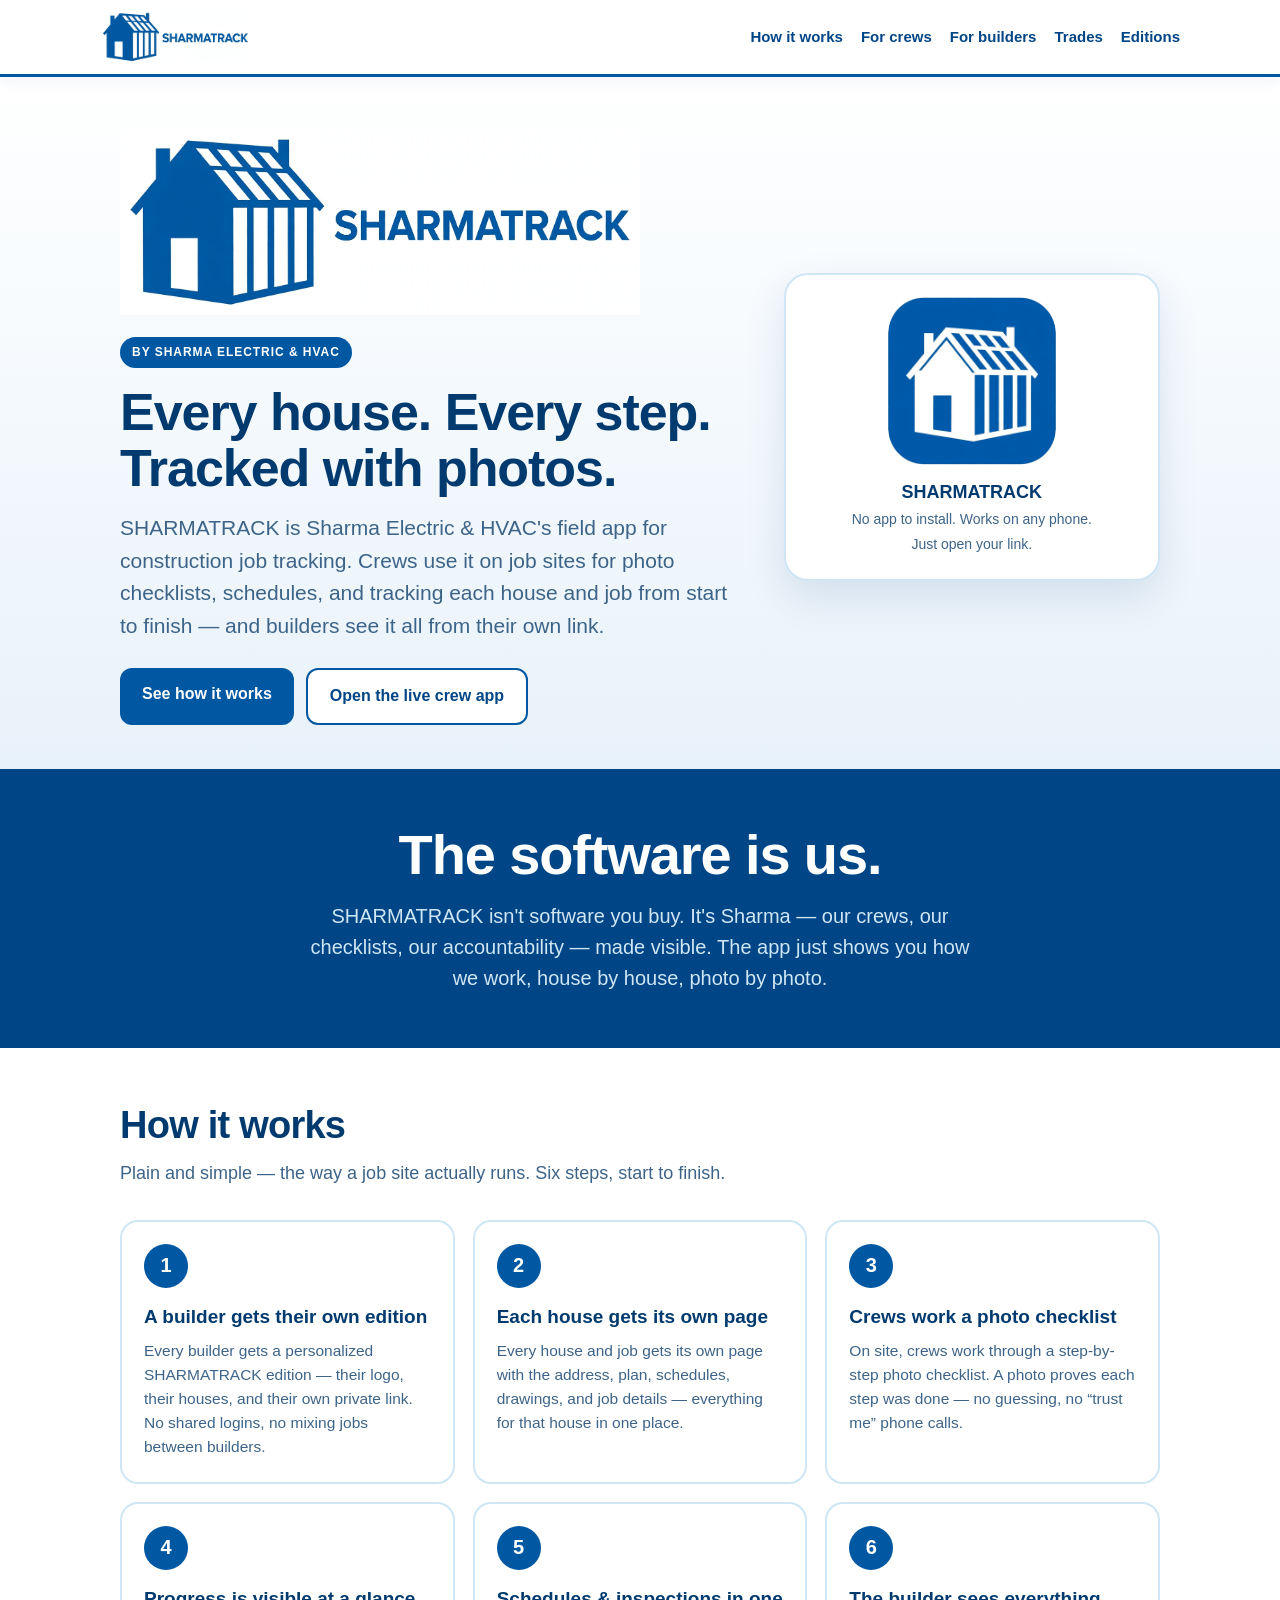
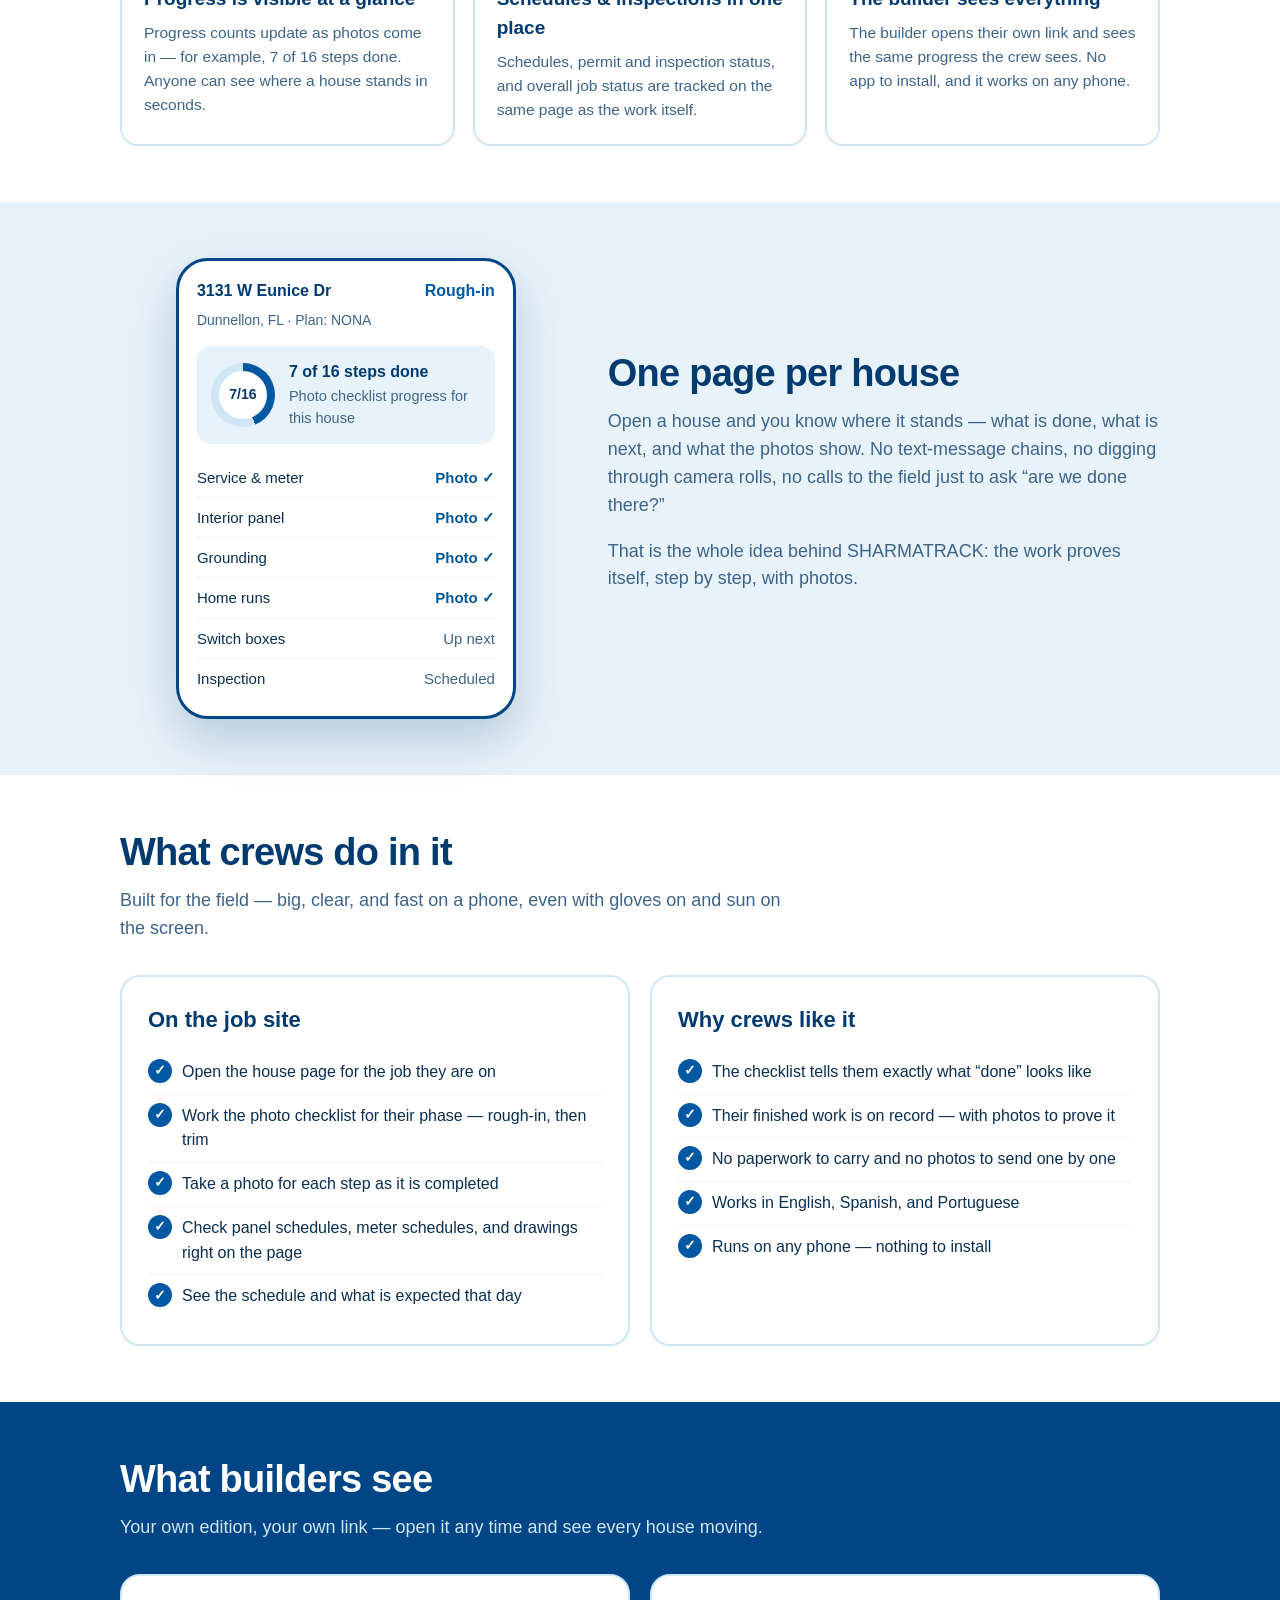
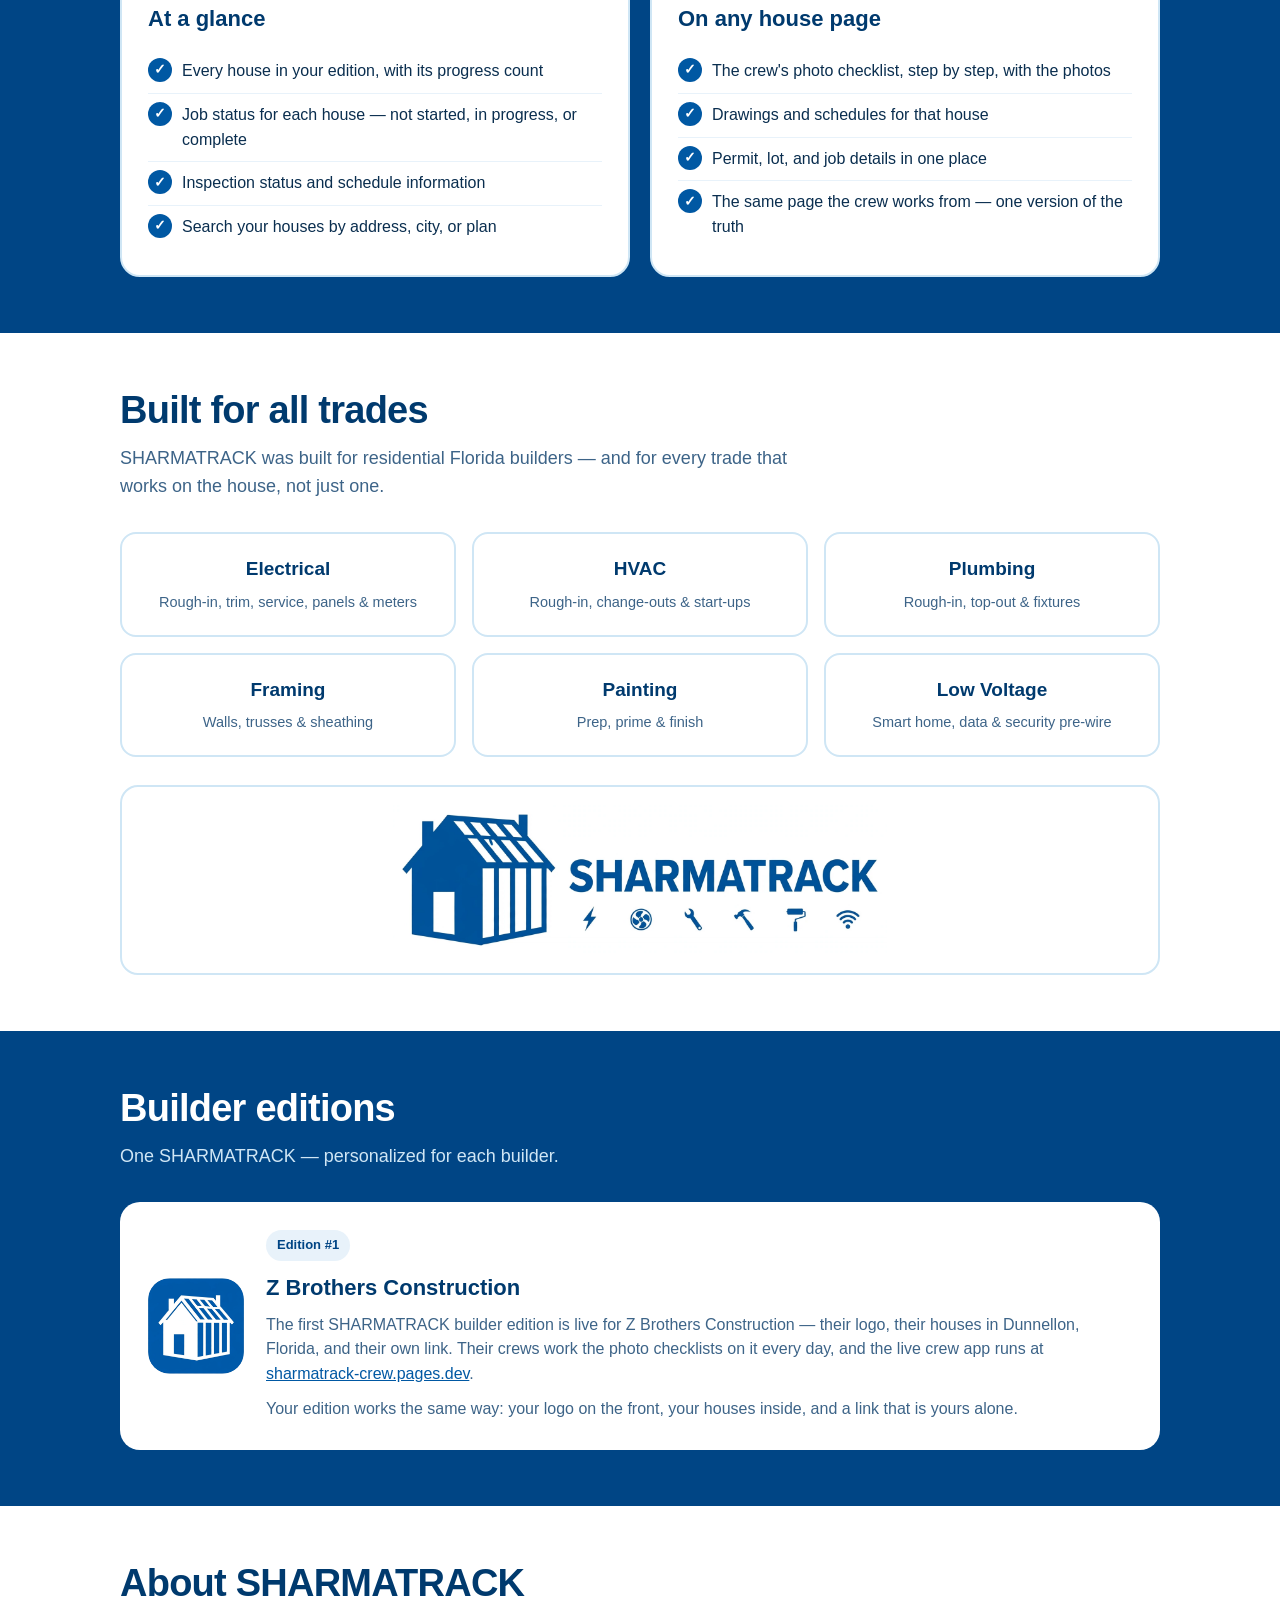
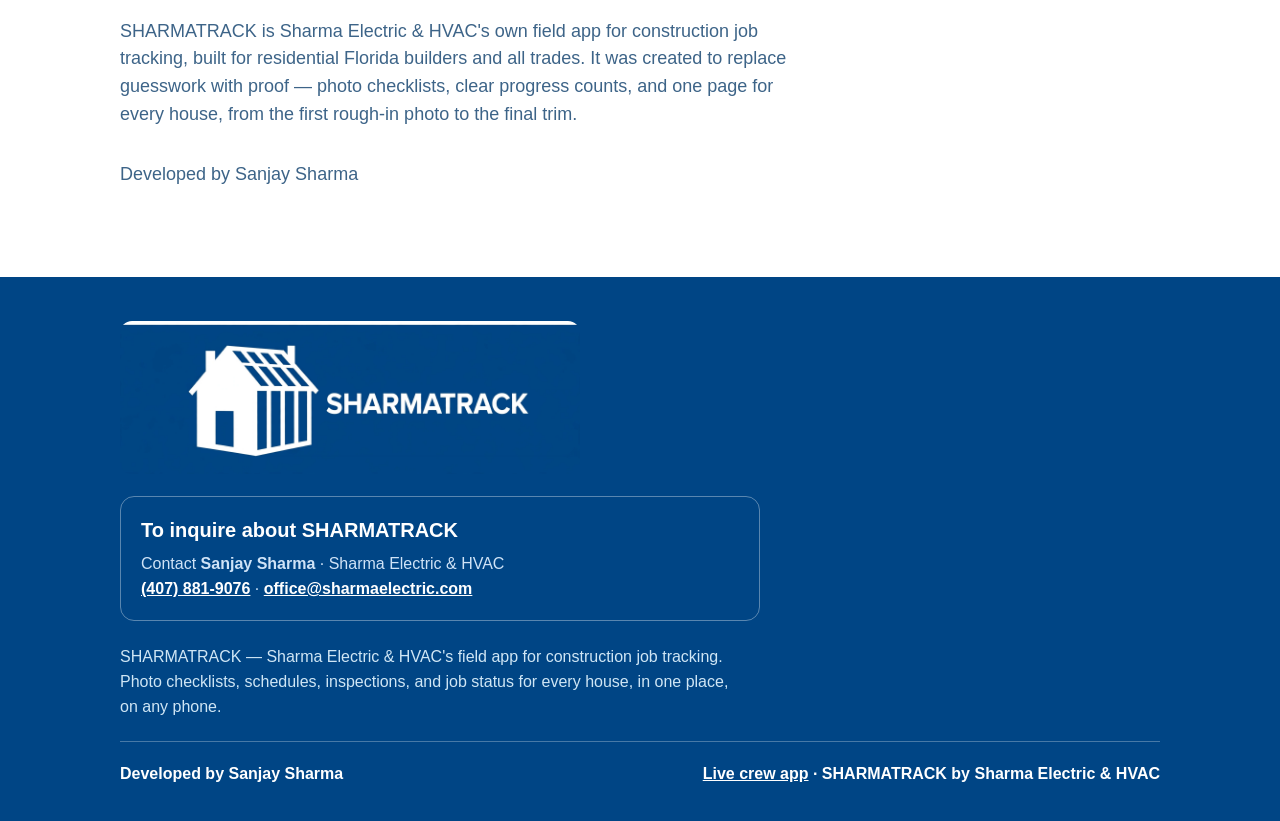
==== index.html @ cb36c892 "Initial import from Cloudflare Pages" ====
<!doctype html>
<html lang="en">
<head>
<meta charset="utf-8">
<meta name="viewport" content="width=device-width, initial-scale=1">
<title>SHARMATRACK — How It Works | Sharma Electric &amp; HVAC</title>
<meta name="description" content="SHARMATRACK is Sharma Electric & HVAC's field app for construction job tracking. Photo checklists, schedules, and progress for every house — in one place, on any phone.">
<link rel="icon" type="image/png" href="assets/sharmatrack-app-icon.png">
<link rel="apple-touch-icon" href="assets/sharmatrack-app-icon.png">
<style>
  :root{
    --blue:#0058a3;
    --blue-dark:#004585;
    --blue-deep:#003a6e;
    --blue-light:#e8f2fa;
    --blue-mid:#cfe6f5;
    --blue-soft:#5b9bd5;
    --ink:#0a2e4f;
    --muted:#3d6488;
    --white:#ffffff;
  }
  *{box-sizing:border-box;margin:0;padding:0}
  html{scroll-behavior:smooth}
  body{font-family:-apple-system,BlinkMacSystemFont,"Segoe UI",Roboto,Helvetica,Arial,sans-serif;color:var(--ink);background:var(--white);line-height:1.55;-webkit-font-smoothing:antialiased}
  img{max-width:100%;display:block}
  a{color:var(--blue)}
  .wrap{max-width:1080px;margin:0 auto;padding:0 20px}

  /* Header */
  header{position:sticky;top:0;z-index:20;background:var(--white);border-bottom:3px solid var(--blue);box-shadow:0 2px 14px rgba(0,69,133,.08)}
  .header-in{display:flex;align-items:center;justify-content:space-between;gap:16px;padding:10px 0}
  .header-logo{height:54px;width:auto}
  nav{display:flex;gap:18px;flex-wrap:wrap}
  nav a{color:var(--blue-dark);text-decoration:none;font-weight:700;font-size:15px}
  nav a:hover{text-decoration:underline}
  @media(max-width:640px){ nav{display:none} .header-logo{height:46px} }

  /* Hero */
  .hero{padding:52px 0 44px;background:linear-gradient(180deg,var(--white) 0%,var(--blue-light) 100%)}
  .hero-grid{display:grid;grid-template-columns:1.25fr .75fr;gap:36px;align-items:center}
  @media(max-width:820px){ .hero-grid{grid-template-columns:1fr} }
  .hero-logo{width:min(520px,100%);height:auto;margin-bottom:22px}
  .eyebrow{display:inline-block;background:var(--blue);color:var(--white);font-weight:800;letter-spacing:.08em;text-transform:uppercase;font-size:12px;padding:6px 12px;border-radius:999px;margin-bottom:16px}
  h1{font-size:clamp(32px,5vw,52px);line-height:1.08;color:var(--blue-deep);letter-spacing:-.02em;margin-bottom:16px}
  .hero p.lead{font-size:clamp(17px,2.4vw,21px);color:var(--muted);max-width:56ch;margin-bottom:26px}
  .cta-row{display:flex;gap:12px;flex-wrap:wrap}
  .btn{display:inline-block;text-decoration:none;font-weight:800;padding:14px 22px;border-radius:12px;font-size:16px}
  .btn-primary{background:var(--blue);color:var(--white)}
  .btn-primary:hover{background:var(--blue-dark)}
  .btn-ghost{background:var(--white);color:var(--blue-dark);border:2px solid var(--blue)}
  .app-icon-card{background:var(--white);border:2px solid var(--blue-mid);border-radius:24px;padding:22px;text-align:center;box-shadow:0 16px 40px rgba(0,69,133,.12)}
  .app-icon-card img{width:168px;height:168px;margin:0 auto 14px;border-radius:36px}
  .app-icon-card strong{color:var(--blue-deep);font-size:18px;display:block}
  .app-icon-card span{color:var(--muted);font-size:14px}

  /* Bands */
  section{padding:56px 0}
  .band-blue{background:var(--blue-dark);color:var(--white)}
  .band-light{background:var(--blue-light)}
  h2{font-size:clamp(26px,4vw,38px);color:var(--blue-deep);letter-spacing:-.02em;line-height:1.15;margin-bottom:12px}
  .band-blue h2{color:var(--white)}
  .section-lead{color:var(--muted);font-size:18px;max-width:68ch;margin-bottom:32px}
  .band-blue .section-lead{color:var(--blue-mid)}

  /* Steps */
  .steps{display:grid;grid-template-columns:repeat(3,1fr);gap:18px}
  @media(max-width:900px){ .steps{grid-template-columns:repeat(2,1fr)} }
  @media(max-width:560px){ .steps{grid-template-columns:1fr} }
  .step{background:var(--white);border:2px solid var(--blue-mid);border-radius:18px;padding:22px}
  .step-num{width:44px;height:44px;border-radius:50%;background:var(--blue);color:var(--white);display:flex;align-items:center;justify-content:center;font-weight:900;font-size:20px;margin-bottom:14px}
  .step h3{color:var(--blue-deep);font-size:19px;margin-bottom:8px}
  .step p{color:var(--muted);font-size:15.5px}

  /* Two column cards */
  .cols{display:grid;grid-template-columns:1fr 1fr;gap:20px}
  @media(max-width:760px){ .cols{grid-template-columns:1fr} }
  .card{background:var(--white);border:2px solid var(--blue-mid);border-radius:20px;padding:26px}
  .band-blue .card{background:var(--white)}
  .card h3{color:var(--blue-deep);font-size:22px;margin-bottom:14px}
  .checklist{list-style:none}
  .checklist li{padding:9px 0 9px 34px;position:relative;color:var(--ink);border-bottom:1px solid var(--blue-light);font-size:16px}
  .checklist li:last-child{border-bottom:none}
  .checklist li::before{content:"✓";position:absolute;left:0;top:8px;width:24px;height:24px;border-radius:50%;background:var(--blue);color:var(--white);font-size:14px;font-weight:900;display:flex;align-items:center;justify-content:center}

  /* Phone mock */
  .phone-wrap{display:grid;grid-template-columns:.9fr 1.1fr;gap:36px;align-items:center}
  @media(max-width:820px){ .phone-wrap{grid-template-columns:1fr} }
  .phone{max-width:340px;margin:0 auto;background:var(--white);border:3px solid var(--blue-dark);border-radius:32px;padding:18px;box-shadow:0 20px 48px rgba(0,58,110,.22)}
  .phone-top{display:flex;justify-content:space-between;align-items:center;margin-bottom:6px}
  .phone-top strong{color:var(--blue-deep)}
  .phone-addr{color:var(--muted);font-size:14px;margin-bottom:14px}
  .progress-ring{display:flex;align-items:center;gap:14px;background:var(--blue-light);border-radius:14px;padding:14px;margin-bottom:14px}
  .ring{width:64px;height:64px;border-radius:50%;background:conic-gradient(var(--blue) 0 43.75%, var(--blue-mid) 43.75% 100%);display:flex;align-items:center;justify-content:center;flex:none}
  .ring span{background:var(--white);width:48px;height:48px;border-radius:50%;display:flex;align-items:center;justify-content:center;font-weight:900;color:var(--blue-deep);font-size:14px}
  .progress-ring p{font-size:14.5px;color:var(--muted)}
  .progress-ring p strong{color:var(--blue-deep);display:block;font-size:16px}
  .mini-check{list-style:none;font-size:15px}
  .mini-check li{padding:8px 0;border-bottom:1px solid var(--blue-light);display:flex;justify-content:space-between;gap:10px}
  .mini-check li:last-child{border-bottom:none}
  .done{color:var(--blue);font-weight:800;white-space:nowrap}
  .todo{color:var(--muted);white-space:nowrap}

  /* Trades */
  .trades{display:grid;grid-template-columns:repeat(3,1fr);gap:16px;margin-bottom:28px}
  @media(max-width:760px){ .trades{grid-template-columns:repeat(2,1fr)} }
  @media(max-width:460px){ .trades{grid-template-columns:1fr} }
  .trade{background:var(--white);border:2px solid var(--blue-mid);border-radius:16px;padding:20px;text-align:center}
  .trade strong{display:block;color:var(--blue-deep);font-size:19px;margin-bottom:6px}
  .trade span{color:var(--muted);font-size:14.5px}
  .trades-logo{background:var(--white);border:2px solid var(--blue-mid);border-radius:18px;padding:18px}
  .trades-logo img{margin:0 auto;max-height:150px;width:auto}

  /* Editions */
  .edition{background:var(--white);color:var(--ink);border-radius:20px;padding:28px;display:grid;grid-template-columns:auto 1fr;gap:22px;align-items:center}
  @media(max-width:640px){ .edition{grid-template-columns:1fr;text-align:center} .edition img{margin:0 auto} }
  .edition img{width:96px;height:96px;border-radius:22px}
  .edition h3{color:var(--blue-deep);font-size:22px;margin-bottom:8px}
  .edition p{color:var(--muted)}
  .edition-badge{display:inline-block;background:var(--blue-light);color:var(--blue-dark);font-weight:800;font-size:13px;padding:5px 11px;border-radius:999px;margin-bottom:10px}

  /* Footer */
  footer{background:var(--blue-dark);color:var(--white);padding:44px 0 34px}
  .footer-logo{width:min(460px,100%);height:auto;border-radius:12px;margin-bottom:22px}
  footer p{color:var(--blue-mid);max-width:70ch}
  .inquire{border:1.5px solid rgba(255,255,255,.35);border-radius:14px;padding:18px 20px;margin:0 0 24px;max-width:640px}
  .inquire h3{color:#fff;font-size:1.25rem;margin:0 0 6px}
  .inquire p{color:#cfe3f7;margin:0}
  .inquire a{color:#fff;font-weight:800;text-decoration:underline}

  .credit{margin-top:22px;padding-top:20px;border-top:1px solid rgba(255,255,255,.28);display:flex;justify-content:space-between;gap:14px;flex-wrap:wrap;color:var(--white);font-weight:700}
  .credit a{color:var(--white)}

  /* Statement */
  .statement{background:var(--blue-dark);color:var(--white);padding:54px 0;text-align:center}
  .statement h2{color:var(--white);font-size:clamp(34px,6vw,56px);letter-spacing:-.02em;margin-bottom:14px}
  .statement p{color:var(--blue-mid);font-size:clamp(16px,2.4vw,20px);max-width:62ch;margin:0 auto}
</style>
</head>
<body>

<header>
  <div class="wrap header-in">
    <img class="header-logo" src="assets/sharmatrack-logo-blue-on-white.png" alt="SHARMATRACK">
    <nav>
      <a href="#how">How it works</a>
      <a href="#crews">For crews</a>
      <a href="#builders">For builders</a>
      <a href="#trades">Trades</a>
      <a href="#editions">Editions</a>
    </nav>
  </div>
</header>

<div class="hero">
  <div class="wrap hero-grid">
    <div>
      <img class="hero-logo" src="assets/sharmatrack-logo-blue-on-white.png" alt="SHARMATRACK — 3D framed house logo">
      <span class="eyebrow">By Sharma Electric &amp; HVAC</span>
      <h1>Every house. Every step. Tracked with photos.</h1>
      <p class="lead">SHARMATRACK is Sharma Electric &amp; HVAC's field app for construction job tracking. Crews use it on job sites for photo checklists, schedules, and tracking each house and job from start to finish — and builders see it all from their own link.</p>
      <div class="cta-row">
        <a class="btn btn-primary" href="#how">See how it works</a>
        <a class="btn btn-ghost" href="https://sharmatrack-crew.pages.dev">Open the live crew app</a>
      </div>
    </div>
    <div class="app-icon-card">
      <img src="assets/sharmatrack-app-icon.png" alt="SHARMATRACK app icon">
      <strong>SHARMATRACK</strong>
      <span>No app to install. Works on any phone.<br>Just open your link.</span>
    </div>
  </div>
</div>

<section class="statement">
  <div class="wrap">
    <h2>The software is us.</h2>
    <p>SHARMATRACK isn't software you buy. It's Sharma — our crews, our checklists, our accountability — made visible. The app just shows you how we work, house by house, photo by photo.</p>
  </div>
</section>

<section id="how">
  <div class="wrap">
    <h2>How it works</h2>
    <p class="section-lead">Plain and simple — the way a job site actually runs. Six steps, start to finish.</p>
    <div class="steps">
      <div class="step"><div class="step-num">1</div><h3>A builder gets their own edition</h3><p>Every builder gets a personalized SHARMATRACK edition — their logo, their houses, and their own private link. No shared logins, no mixing jobs between builders.</p></div>
      <div class="step"><div class="step-num">2</div><h3>Each house gets its own page</h3><p>Every house and job gets its own page with the address, plan, schedules, drawings, and job details — everything for that house in one place.</p></div>
      <div class="step"><div class="step-num">3</div><h3>Crews work a photo checklist</h3><p>On site, crews work through a step-by-step photo checklist. A photo proves each step was done — no guessing, no “trust me” phone calls.</p></div>
      <div class="step"><div class="step-num">4</div><h3>Progress is visible at a glance</h3><p>Progress counts update as photos come in — for example, 7 of 16 steps done. Anyone can see where a house stands in seconds.</p></div>
      <div class="step"><div class="step-num">5</div><h3>Schedules &amp; inspections in one place</h3><p>Schedules, permit and inspection status, and overall job status are tracked on the same page as the work itself.</p></div>
      <div class="step"><div class="step-num">6</div><h3>The builder sees everything</h3><p>The builder opens their own link and sees the same progress the crew sees. No app to install, and it works on any phone.</p></div>
    </div>
  </div>
</section>

<section class="band-light" id="example">
  <div class="wrap phone-wrap">
    <div class="phone" aria-label="Example SHARMATRACK job page">
      <div class="phone-top"><strong>3131 W Eunice Dr</strong><span class="done">Rough-in</span></div>
      <p class="phone-addr">Dunnellon, FL · Plan: NONA</p>
      <div class="progress-ring">
        <div class="ring"><span>7/16</span></div>
        <p><strong>7 of 16 steps done</strong>Photo checklist progress for this house</p>
      </div>
      <ul class="mini-check">
        <li><span>Service &amp; meter</span><span class="done">Photo ✓</span></li>
        <li><span>Interior panel</span><span class="done">Photo ✓</span></li>
        <li><span>Grounding</span><span class="done">Photo ✓</span></li>
        <li><span>Home runs</span><span class="done">Photo ✓</span></li>
        <li><span>Switch boxes</span><span class="todo">Up next</span></li>
        <li><span>Inspection</span><span class="todo">Scheduled</span></li>
      </ul>
    </div>
    <div>
      <h2>One page per house</h2>
      <p class="section-lead" style="margin-bottom:18px">Open a house and you know where it stands — what is done, what is next, and what the photos show. No text-message chains, no digging through camera rolls, no calls to the field just to ask “are we done there?”</p>
      <p class="section-lead">That is the whole idea behind SHARMATRACK: the work proves itself, step by step, with photos.</p>
    </div>
  </div>
</section>

<section id="crews">
  <div class="wrap">
    <h2>What crews do in it</h2>
    <p class="section-lead">Built for the field — big, clear, and fast on a phone, even with gloves on and sun on the screen.</p>
    <div class="cols">
      <div class="card">
        <h3>On the job site</h3>
        <ul class="checklist">
          <li>Open the house page for the job they are on</li>
          <li>Work the photo checklist for their phase — rough-in, then trim</li>
          <li>Take a photo for each step as it is completed</li>
          <li>Check panel schedules, meter schedules, and drawings right on the page</li>
          <li>See the schedule and what is expected that day</li>
        </ul>
      </div>
      <div class="card">
        <h3>Why crews like it</h3>
        <ul class="checklist">
          <li>The checklist tells them exactly what “done” looks like</li>
          <li>Their finished work is on record — with photos to prove it</li>
          <li>No paperwork to carry and no photos to send one by one</li>
          <li>Works in English, Spanish, and Portuguese</li>
          <li>Runs on any phone — nothing to install</li>
        </ul>
      </div>
    </div>
  </div>
</section>

<section class="band-blue" id="builders">
  <div class="wrap">
    <h2>What builders see</h2>
    <p class="section-lead">Your own edition, your own link — open it any time and see every house moving.</p>
    <div class="cols">
      <div class="card">
        <h3>At a glance</h3>
        <ul class="checklist">
          <li>Every house in your edition, with its progress count</li>
          <li>Job status for each house — not started, in progress, or complete</li>
          <li>Inspection status and schedule information</li>
          <li>Search your houses by address, city, or plan</li>
        </ul>
      </div>
      <div class="card">
        <h3>On any house page</h3>
        <ul class="checklist">
          <li>The crew's photo checklist, step by step, with the photos</li>
          <li>Drawings and schedules for that house</li>
          <li>Permit, lot, and job details in one place</li>
          <li>The same page the crew works from — one version of the truth</li>
        </ul>
      </div>
    </div>
  </div>
</section>

<section id="trades">
  <div class="wrap">
    <h2>Built for all trades</h2>
    <p class="section-lead">SHARMATRACK was built for residential Florida builders — and for every trade that works on the house, not just one.</p>
    <div class="trades">
      <div class="trade"><strong>Electrical</strong><span>Rough-in, trim, service, panels &amp; meters</span></div>
      <div class="trade"><strong>HVAC</strong><span>Rough-in, change-outs &amp; start-ups</span></div>
      <div class="trade"><strong>Plumbing</strong><span>Rough-in, top-out &amp; fixtures</span></div>
      <div class="trade"><strong>Framing</strong><span>Walls, trusses &amp; sheathing</span></div>
      <div class="trade"><strong>Painting</strong><span>Prep, prime &amp; finish</span></div>
      <div class="trade"><strong>Low Voltage</strong><span>Smart home, data &amp; security pre-wire</span></div>
    </div>
    <div class="trades-logo">
      <img src="assets/sharmatrack-logo-trades-blue-on-white.png" alt="SHARMATRACK with trades">
    </div>
  </div>
</section>

<section class="band-blue" id="editions">
  <div class="wrap">
    <h2>Builder editions</h2>
    <p class="section-lead">One SHARMATRACK — personalized for each builder.</p>
    <div class="edition">
      <img src="assets/sharmatrack-app-icon.png" alt="SHARMATRACK app icon">
      <div>
        <span class="edition-badge">Edition #1</span>
        <h3>Z Brothers Construction</h3>
        <p>The first SHARMATRACK builder edition is live for Z Brothers Construction — their logo, their houses in Dunnellon, Florida, and their own link. Their crews work the photo checklists on it every day, and the live crew app runs at <a href="https://sharmatrack-crew.pages.dev">sharmatrack-crew.pages.dev</a>.</p>
        <p style="margin-top:10px">Your edition works the same way: your logo on the front, your houses inside, and a link that is yours alone.</p>
      </div>
    </div>
  </div>
</section>

<section id="about">
  <div class="wrap">
    <h2>About SHARMATRACK</h2>
    <p class="section-lead">SHARMATRACK is Sharma Electric &amp; HVAC's own field app for construction job tracking, built for residential Florida builders and all trades. It was created to replace guesswork with proof — photo checklists, clear progress counts, and one page for every house, from the first rough-in photo to the final trim.</p>
    <p class="section-lead">Developed by Sanjay Sharma</p>
  </div>
</section>

<footer>
  <div class="wrap">
    <img class="footer-logo" src="assets/sharmatrack-logo-white-on-blue.png" alt="SHARMATRACK">
    <div class="inquire">
      <h3>To inquire about SHARMATRACK</h3>
      <p>Contact <b>Sanjay Sharma</b> · Sharma Electric &amp; HVAC<br>
      <a href="tel:+14078819076">(407) 881-9076</a> · <a href="mailto:office@sharmaelectric.com">office@sharmaelectric.com</a></p>
    </div>
    <p>SHARMATRACK — Sharma Electric &amp; HVAC's field app for construction job tracking. Photo checklists, schedules, inspections, and job status for every house, in one place, on any phone.</p>
    <div class="credit">
      <span>Developed by Sanjay Sharma</span>
      <span><a href="https://sharmatrack-crew.pages.dev">Live crew app</a> · SHARMATRACK by Sharma Electric &amp; HVAC</span>
    </div>
  </div>
</footer>

</body>
</html>
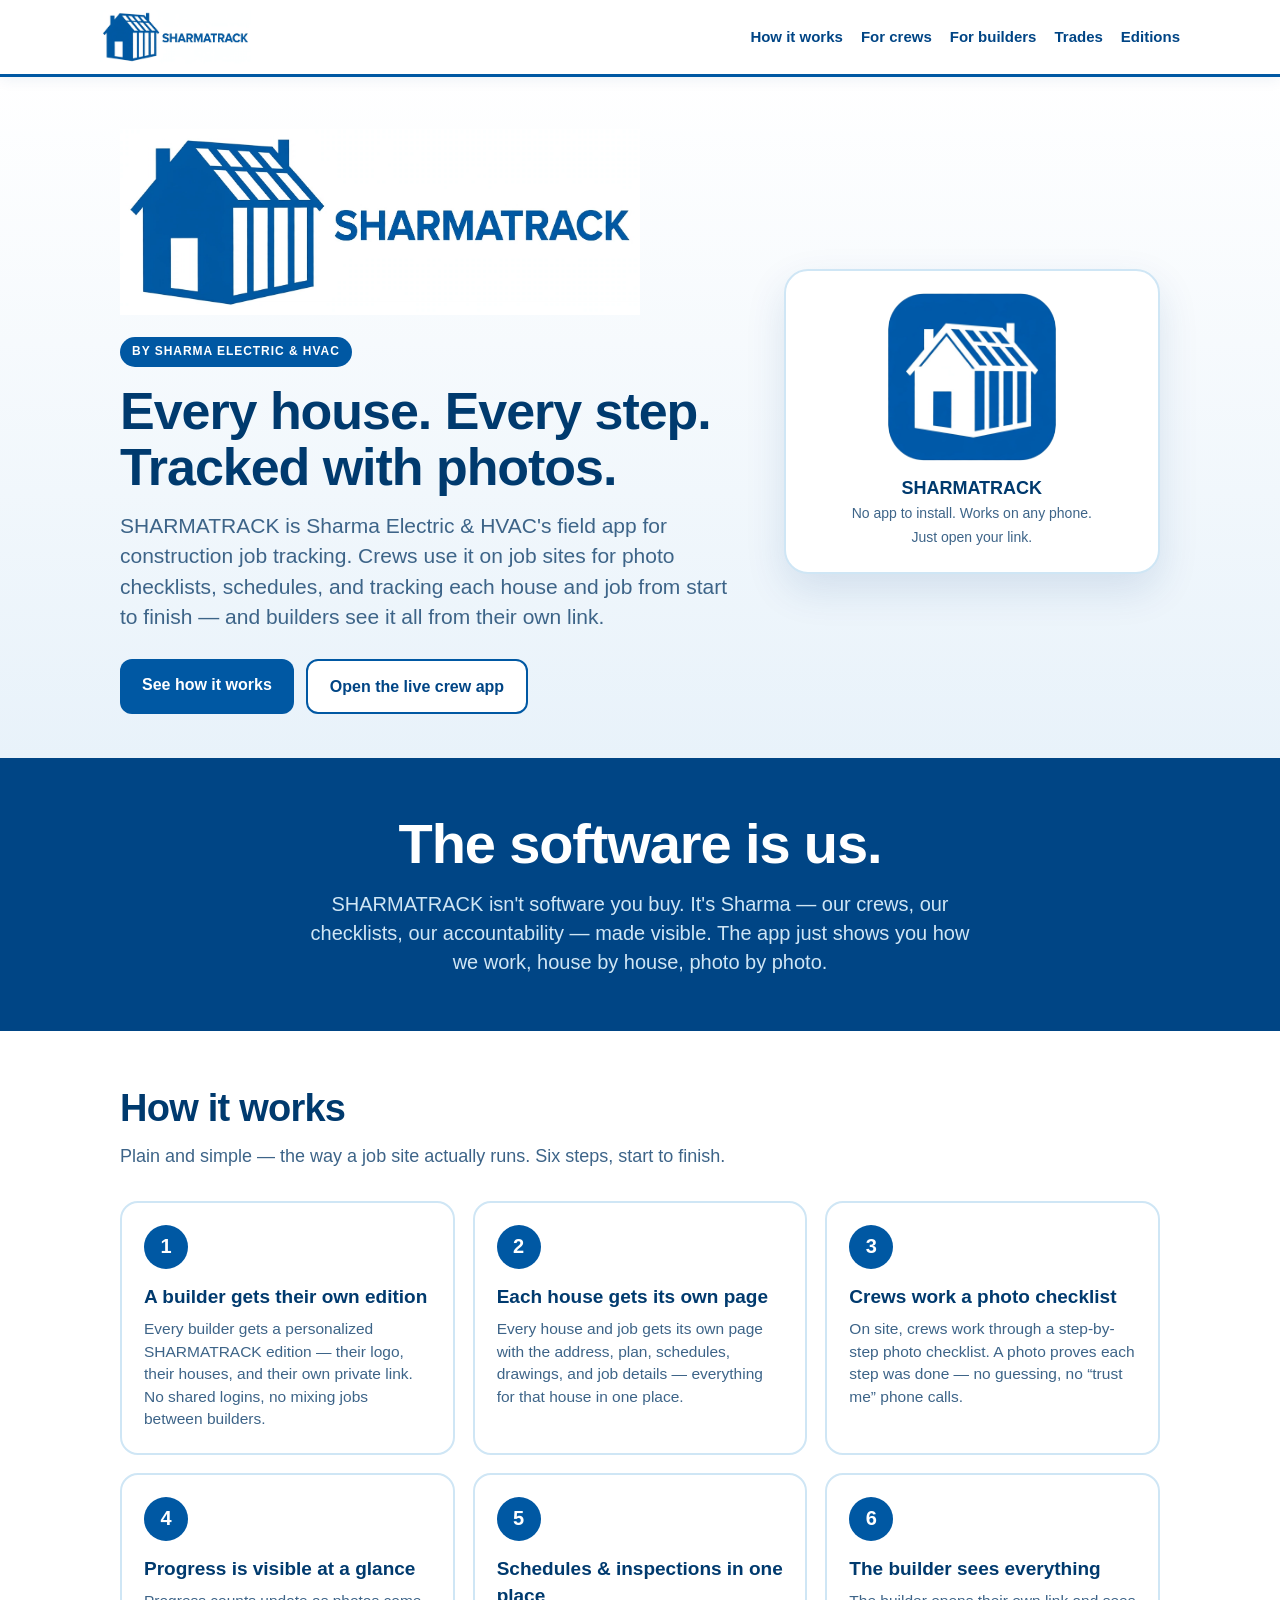
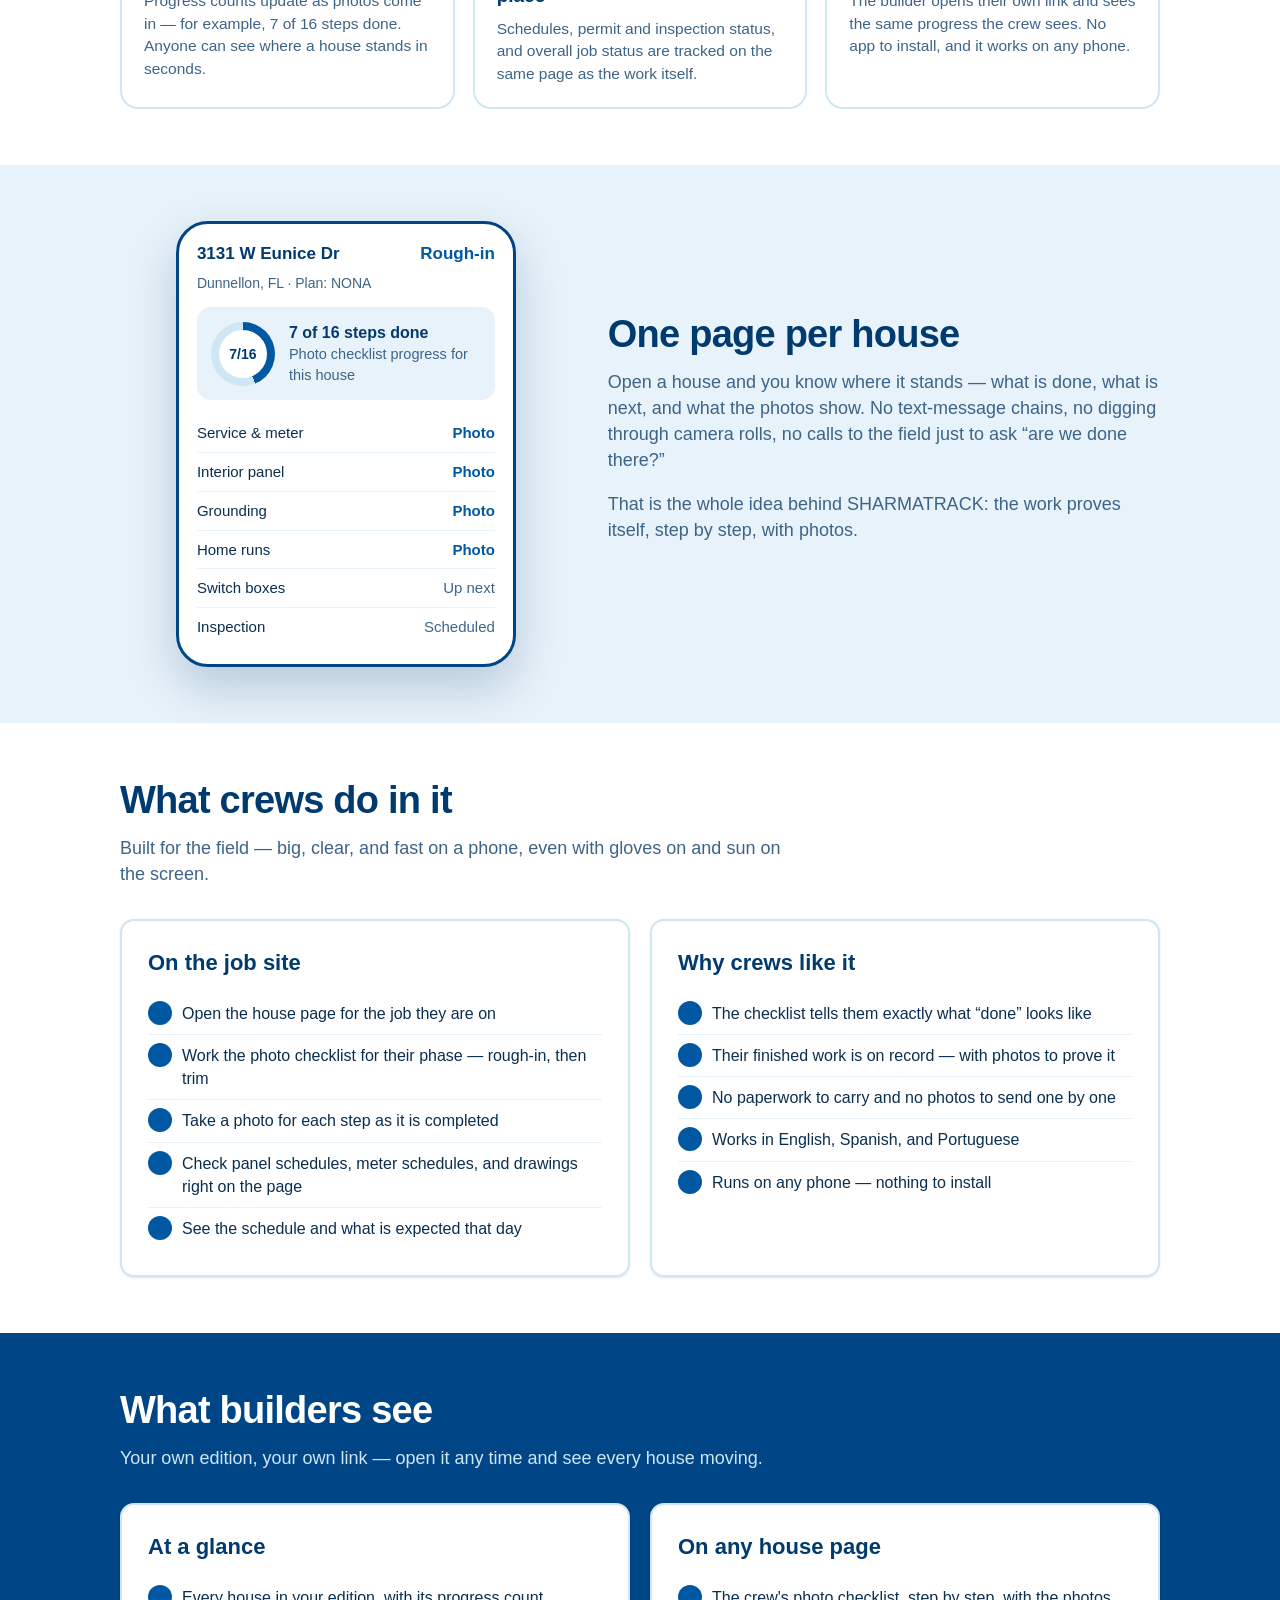
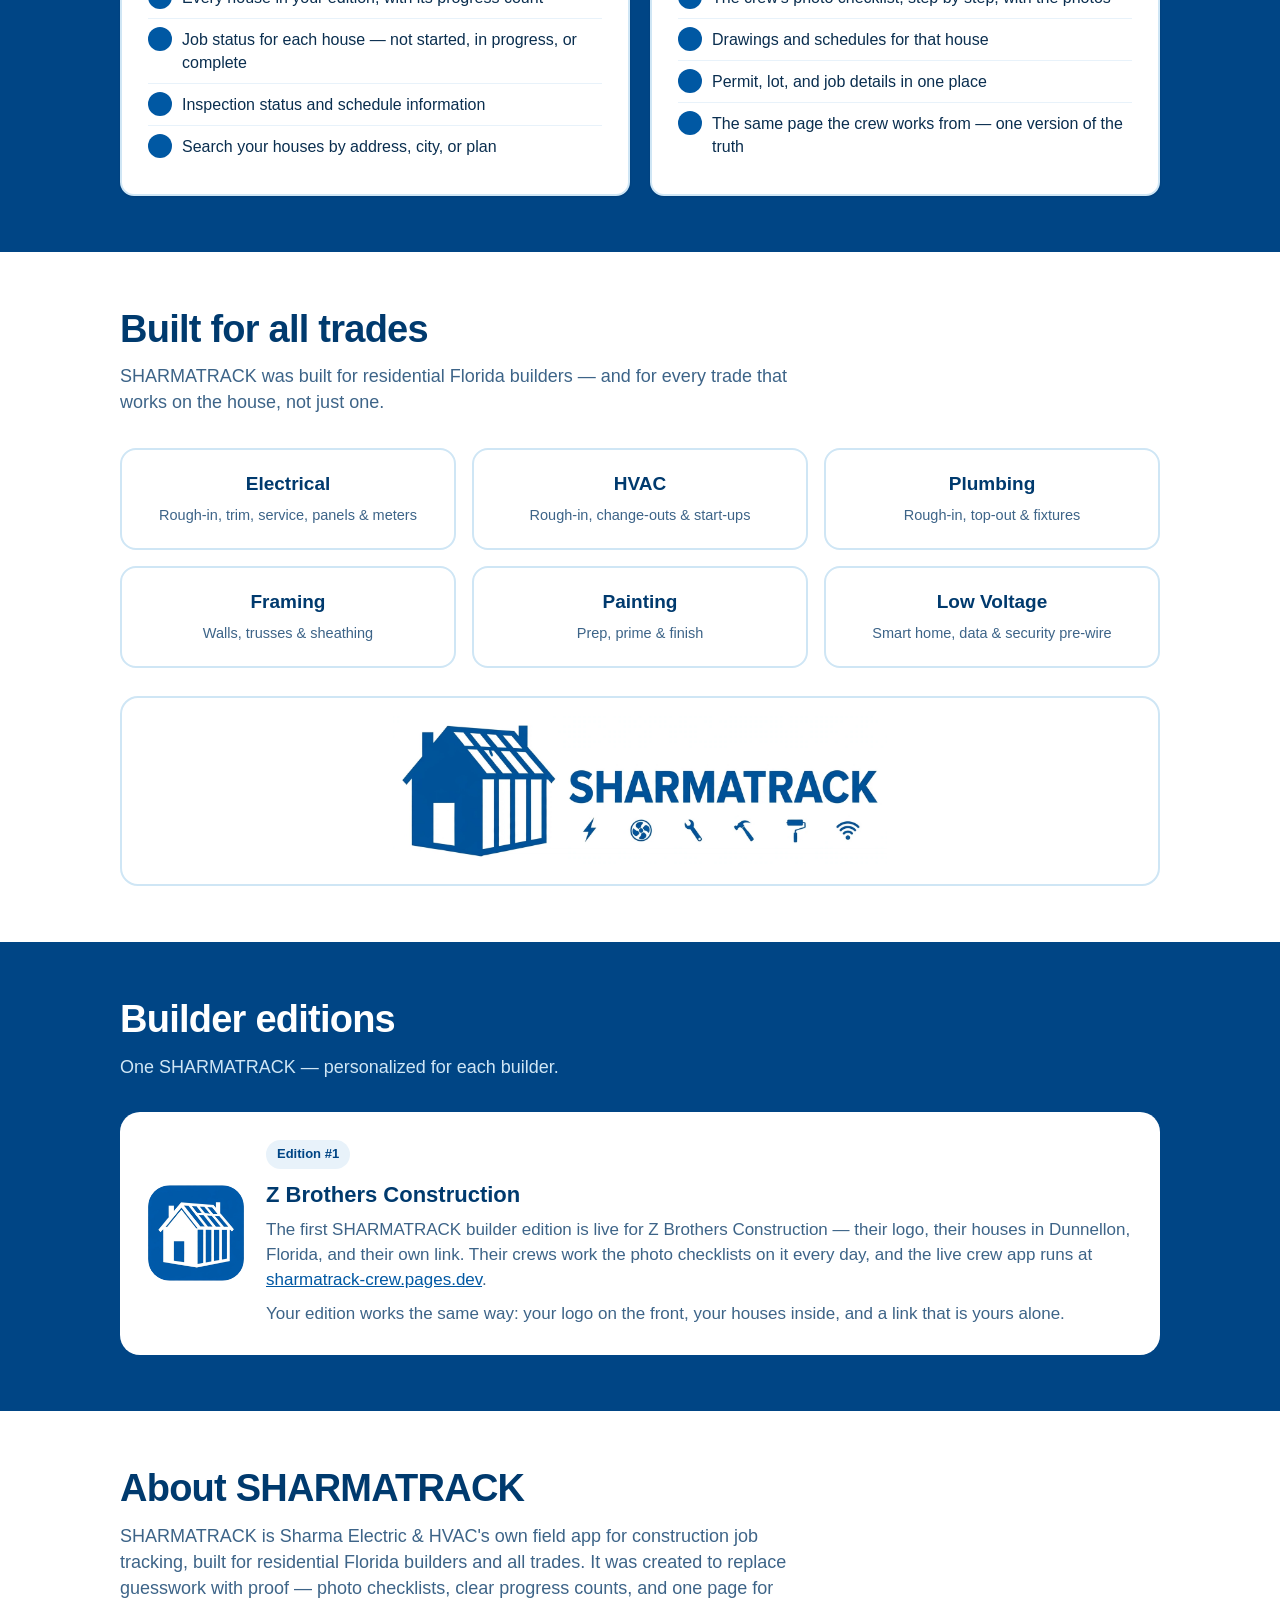
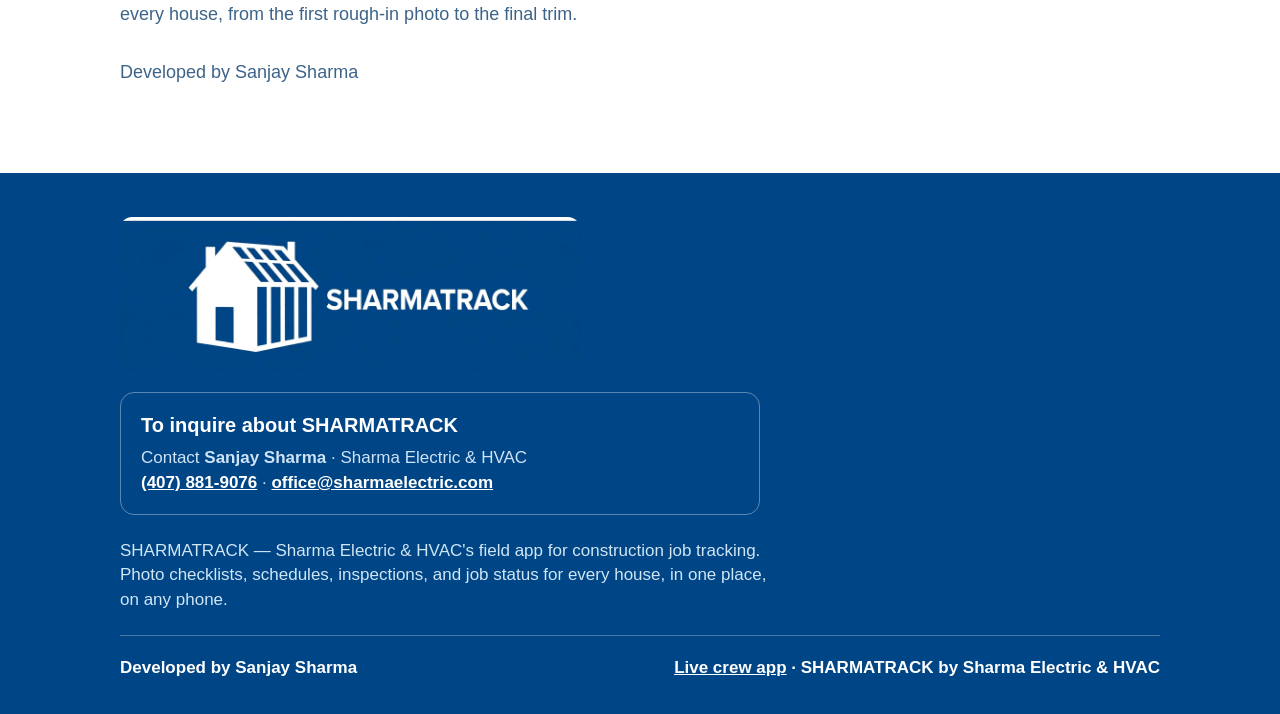
==== commit 86aaab8d: "Kit v1.2 rollout (Batch B, Track theme): Sharma Track site + Owner Edition — kit head snippet + data" ====
--- a/index.html
+++ b/index.html
@@ -1,8 +1,8 @@
 <!doctype html>
-<html lang="en">
+<html lang="en" class="sk" data-theme="track">
 <head>
 <meta charset="utf-8">
-<meta name="viewport" content="width=device-width, initial-scale=1">
+<meta name="viewport" content="width=device-width, initial-scale=1, viewport-fit=cover">
 <title>SHARMATRACK — How It Works | Sharma Electric &amp; HVAC</title>
 <meta name="description" content="SHARMATRACK is Sharma Electric & HVAC's field app for construction job tracking. Photo checklists, schedules, and progress for every house — in one place, on any phone.">
 <link rel="icon" type="image/png" href="assets/sharmatrack-app-icon.png">
@@ -80,7 +80,7 @@
   .checklist{list-style:none}
   .checklist li{padding:9px 0 9px 34px;position:relative;color:var(--ink);border-bottom:1px solid var(--blue-light);font-size:16px}
   .checklist li:last-child{border-bottom:none}
-  .checklist li::before{content:"✓";position:absolute;left:0;top:8px;width:24px;height:24px;border-radius:50%;background:var(--blue);color:var(--white);font-size:14px;font-weight:900;display:flex;align-items:center;justify-content:center}
+  .checklist li::before{content:"";position:absolute;left:0;top:8px;width:24px;height:24px;border-radius:50%;background:var(--blue);color:var(--white);font-size:14px;font-weight:900;display:flex;align-items:center;justify-content:center}
 
   /* Phone mock */
   .phone-wrap{display:grid;grid-template-columns:.9fr 1.1fr;gap:36px;align-items:center}
@@ -135,8 +135,11 @@
   .statement h2{color:var(--white);font-size:clamp(34px,6vw,56px);letter-spacing:-.02em;margin-bottom:14px}
   .statement p{color:var(--blue-mid);font-size:clamp(16px,2.4vw,20px);max-width:62ch;margin:0 auto}
 </style>
+<meta name="theme-color" content="#0058a3"><meta name="apple-mobile-web-app-capable" content="yes"><meta name="mobile-web-app-capable" content="yes"><meta name="apple-mobile-web-app-status-bar-style" content="black-translucent"><meta name="apple-mobile-web-app-title" content="SHARMATRACK"><link rel="manifest" href="manifest.webmanifest"><link rel="stylesheet" href="https://sharma-kit.sharma-crew.workers.dev/sharma-kit.css"><script src="https://sharma-kit.sharma-crew.workers.dev/sharma-kit.js" defer></script>
+<link rel="stylesheet" href="sk-bridge.css?v=1">
 </head>
-<body>
+<body class="sk">
+<div class="sk-offline" aria-live="polite"></div>
 
 <header>
   <div class="wrap header-in">
@@ -160,7 +163,7 @@
       <p class="lead">SHARMATRACK is Sharma Electric &amp; HVAC's field app for construction job tracking. Crews use it on job sites for photo checklists, schedules, and tracking each house and job from start to finish — and builders see it all from their own link.</p>
       <div class="cta-row">
         <a class="btn btn-primary" href="#how">See how it works</a>
-        <a class="btn btn-ghost" href="https://sharmatrack-crew.pages.dev">Open the live crew app</a>
+        <a class="btn btn-ghost" href="https://sharmaelechvac.github.io/sharmatrack-crew">Open the live crew app</a>
       </div>
     </div>
     <div class="app-icon-card">
@@ -203,10 +206,10 @@
         <p><strong>7 of 16 steps done</strong>Photo checklist progress for this house</p>
       </div>
       <ul class="mini-check">
-        <li><span>Service &amp; meter</span><span class="done">Photo ✓</span></li>
-        <li><span>Interior panel</span><span class="done">Photo ✓</span></li>
-        <li><span>Grounding</span><span class="done">Photo ✓</span></li>
-        <li><span>Home runs</span><span class="done">Photo ✓</span></li>
+        <li><span>Service &amp; meter</span><span class="done">Photo </span></li>
+        <li><span>Interior panel</span><span class="done">Photo </span></li>
+        <li><span>Grounding</span><span class="done">Photo </span></li>
+        <li><span>Home runs</span><span class="done">Photo </span></li>
         <li><span>Switch boxes</span><span class="todo">Up next</span></li>
         <li><span>Inspection</span><span class="todo">Scheduled</span></li>
       </ul>
@@ -302,7 +305,7 @@
       <div>
         <span class="edition-badge">Edition #1</span>
         <h3>Z Brothers Construction</h3>
-        <p>The first SHARMATRACK builder edition is live for Z Brothers Construction — their logo, their houses in Dunnellon, Florida, and their own link. Their crews work the photo checklists on it every day, and the live crew app runs at <a href="https://sharmatrack-crew.pages.dev">sharmatrack-crew.pages.dev</a>.</p>
+        <p>The first SHARMATRACK builder edition is live for Z Brothers Construction — their logo, their houses in Dunnellon, Florida, and their own link. Their crews work the photo checklists on it every day, and the live crew app runs at <a href="https://sharmaelechvac.github.io/sharmatrack-crew">sharmatrack-crew.pages.dev</a>.</p>
         <p style="margin-top:10px">Your edition works the same way: your logo on the front, your houses inside, and a link that is yours alone.</p>
       </div>
     </div>
@@ -328,10 +331,11 @@
     <p>SHARMATRACK — Sharma Electric &amp; HVAC's field app for construction job tracking. Photo checklists, schedules, inspections, and job status for every house, in one place, on any phone.</p>
     <div class="credit">
       <span>Developed by Sanjay Sharma</span>
-      <span><a href="https://sharmatrack-crew.pages.dev">Live crew app</a> · SHARMATRACK by Sharma Electric &amp; HVAC</span>
+      <span><a href="https://sharmaelechvac.github.io/sharmatrack-crew">Live crew app</a> · SHARMATRACK by Sharma Electric &amp; HVAC</span>
     </div>
   </div>
 </footer>
 
+<script src="sk-init.js?v=1" defer></script>
 </body>
 </html>
--- a/sk-bridge.css
+++ b/sk-bridge.css
@@ -0,0 +1,53 @@
+/* Sharma kit bridge for SHARMATRACK tracker pages (kit v1.2, Track theme).
+   Maps the trackers' existing markup onto kit tokens: system font, Track blue
+   #0058a3, 12-14px corners, kit status pills, 44px taps, press states, dark mode.
+   Loaded AFTER the app's own styles.css. Look only — no data or behaviour. */
+html.sk body.sk{
+  font-family:-apple-system,BlinkMacSystemFont,"SF Pro Text","SF Pro Display","Inter","Segoe UI",Roboto,Helvetica,Arial,sans-serif;
+  font-size:17px; line-height:1.45;
+  -webkit-tap-highlight-color:transparent;
+}
+/* Cards and sections take the kit shape */
+html.sk .jobbtn, html.sk .card, html.sk .capcard, html.sk .section, html.sk .gear .card{
+  border-radius:14px; box-shadow:0 1px 2px rgba(16,24,40,.06),0 1px 3px rgba(16,24,40,.05);
+}
+html.sk .jobbtn{ transition:transform .12s ease, background .12s ease; }
+html.sk .jobbtn:active, html.sk .card:active, html.sk .greenbtn:active,
+html.sk .mapsbtn:active, html.sk button:active{ transform:scale(.985); }
+/* Status = kit pills (5 words). Red stays reserved for late/Problem only. */
+html.sk .chip, html.sk .donebadge, html.sk .st-pill, html.sk .pill{
+  border-radius:999px; font-weight:600; letter-spacing:.01em;
+}
+html.sk .chip.st0{ background:#E9EDF3; color:#3C4658; }
+html.sk .chip.st1{ background:rgba(0,88,163,.14); color:#0058a3; }
+html.sk .chip.st2, html.sk .chip.done, html.sk .donebadge{ background:#E4F5E9; color:#1D7A3A; }
+/* Bars and tabs: solid white, hairline border, taps >= 44px */
+html.sk .jobbar{ background:#fff; border-bottom:1px solid #D9E2EC; }
+html.sk .langbar button{ min-height:44px; border-radius:999px; }
+html.sk .phasetabs button{ min-height:44px; border-radius:999px; }
+html.sk .phasetabs button.on{ background:#0058a3; color:#fff; }
+html.sk .searchbar input{ min-height:48px; border-radius:12px; font-size:17px; }
+html.sk .greenbtn{ border-radius:12px; min-height:48px; }
+html.sk .dvbar button, html.sk .dvtabs button{ min-height:44px; }
+/* Numbers line up */
+html.sk .prog, html.sk .jb-num, html.sk .num, html.sk .dvcount{ font-variant-numeric:tabular-nums; }
+/* Skeleton shimmer for photo tiles still loading */
+@keyframes skShimmer{ 0%{background-position:-400px 0} 100%{background-position:400px 0} }
+html.sk .tile.loading, html.sk .capcard.loading{
+  background:linear-gradient(90deg,#EDF1F6 25%,#F7FAFC 40%,#EDF1F6 60%);
+  background-size:800px 100%; animation:skShimmer 1.4s infinite linear; min-height:96px;
+}
+@media (prefers-reduced-motion: reduce){ html.sk *{ animation:none!important; transition:none!important; } }
+/* Dark mode (follows the phone, like the kit) */
+@media (prefers-color-scheme: dark){
+  html.sk body.sk{ background:#0E1116; color:#F2F4F8; }
+  html.sk .wrap, html.sk .hero, html.sk .section, html.sk .jobbtn, html.sk .card,
+  html.sk .capcard, html.sk .dvmap, html.sk .dvbar{ background:#1C1C1E; color:#F2F4F8; border-color:#33373D; }
+  html.sk .jobbar, html.sk .langbar, html.sk .namebar{ background:#1C1C1E; color:#F2F4F8; border-color:#33373D; }
+  html.sk .chip.st0{ background:#2C2C2E; color:#C7CEDA; }
+  html.sk .chip.st1{ background:rgba(90,169,240,.22); color:#8CC4F5; }
+  html.sk .chip.st2, html.sk .chip.done, html.sk .donebadge{ background:rgba(52,199,89,.2); color:#5BD98A; }
+  html.sk h1, html.sk h2, html.sk h3, html.sk .a{ color:#F2F4F8; }
+  html.sk .b, html.sk .b2, html.sk .ps, html.sk .dvhint{ color:#A7B0BE; }
+  html.sk input, html.sk select, html.sk textarea{ background:#2C2C2E; color:#F2F4F8; border-color:#3A3F46; }
+}
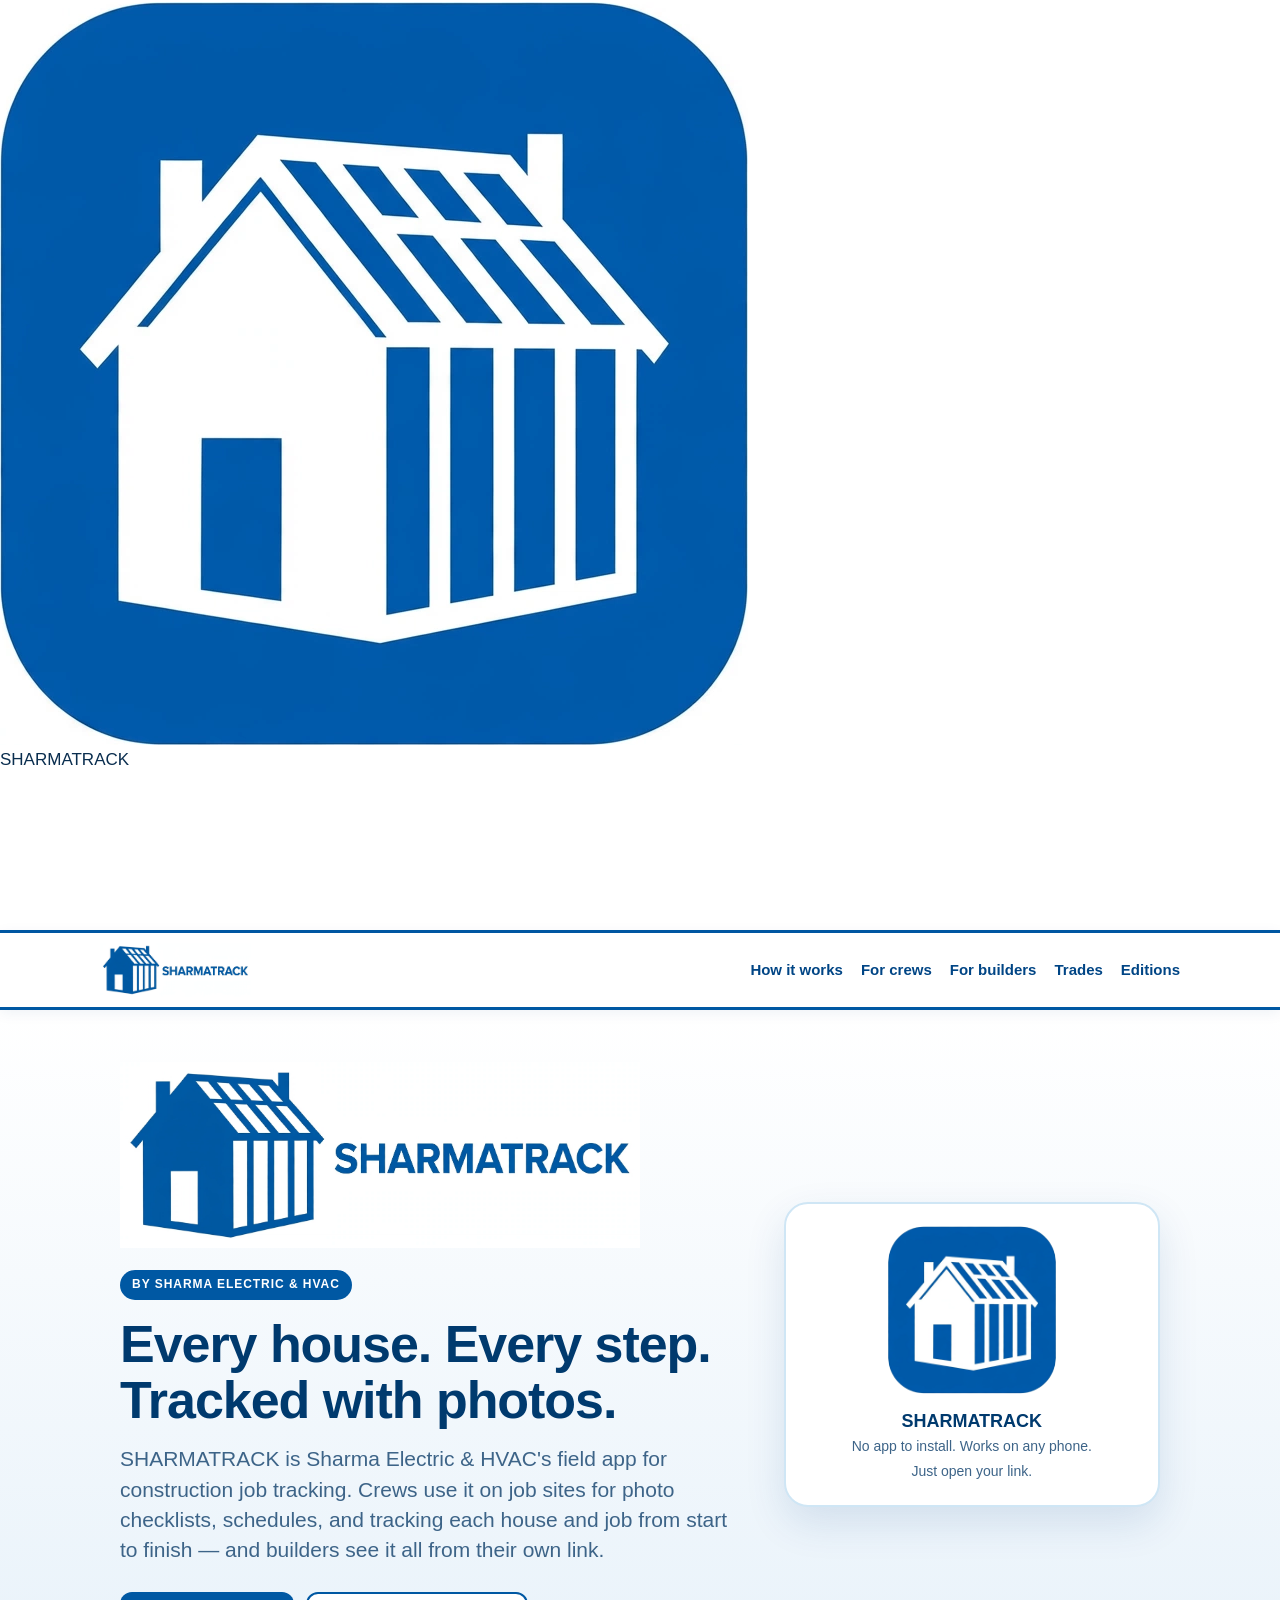
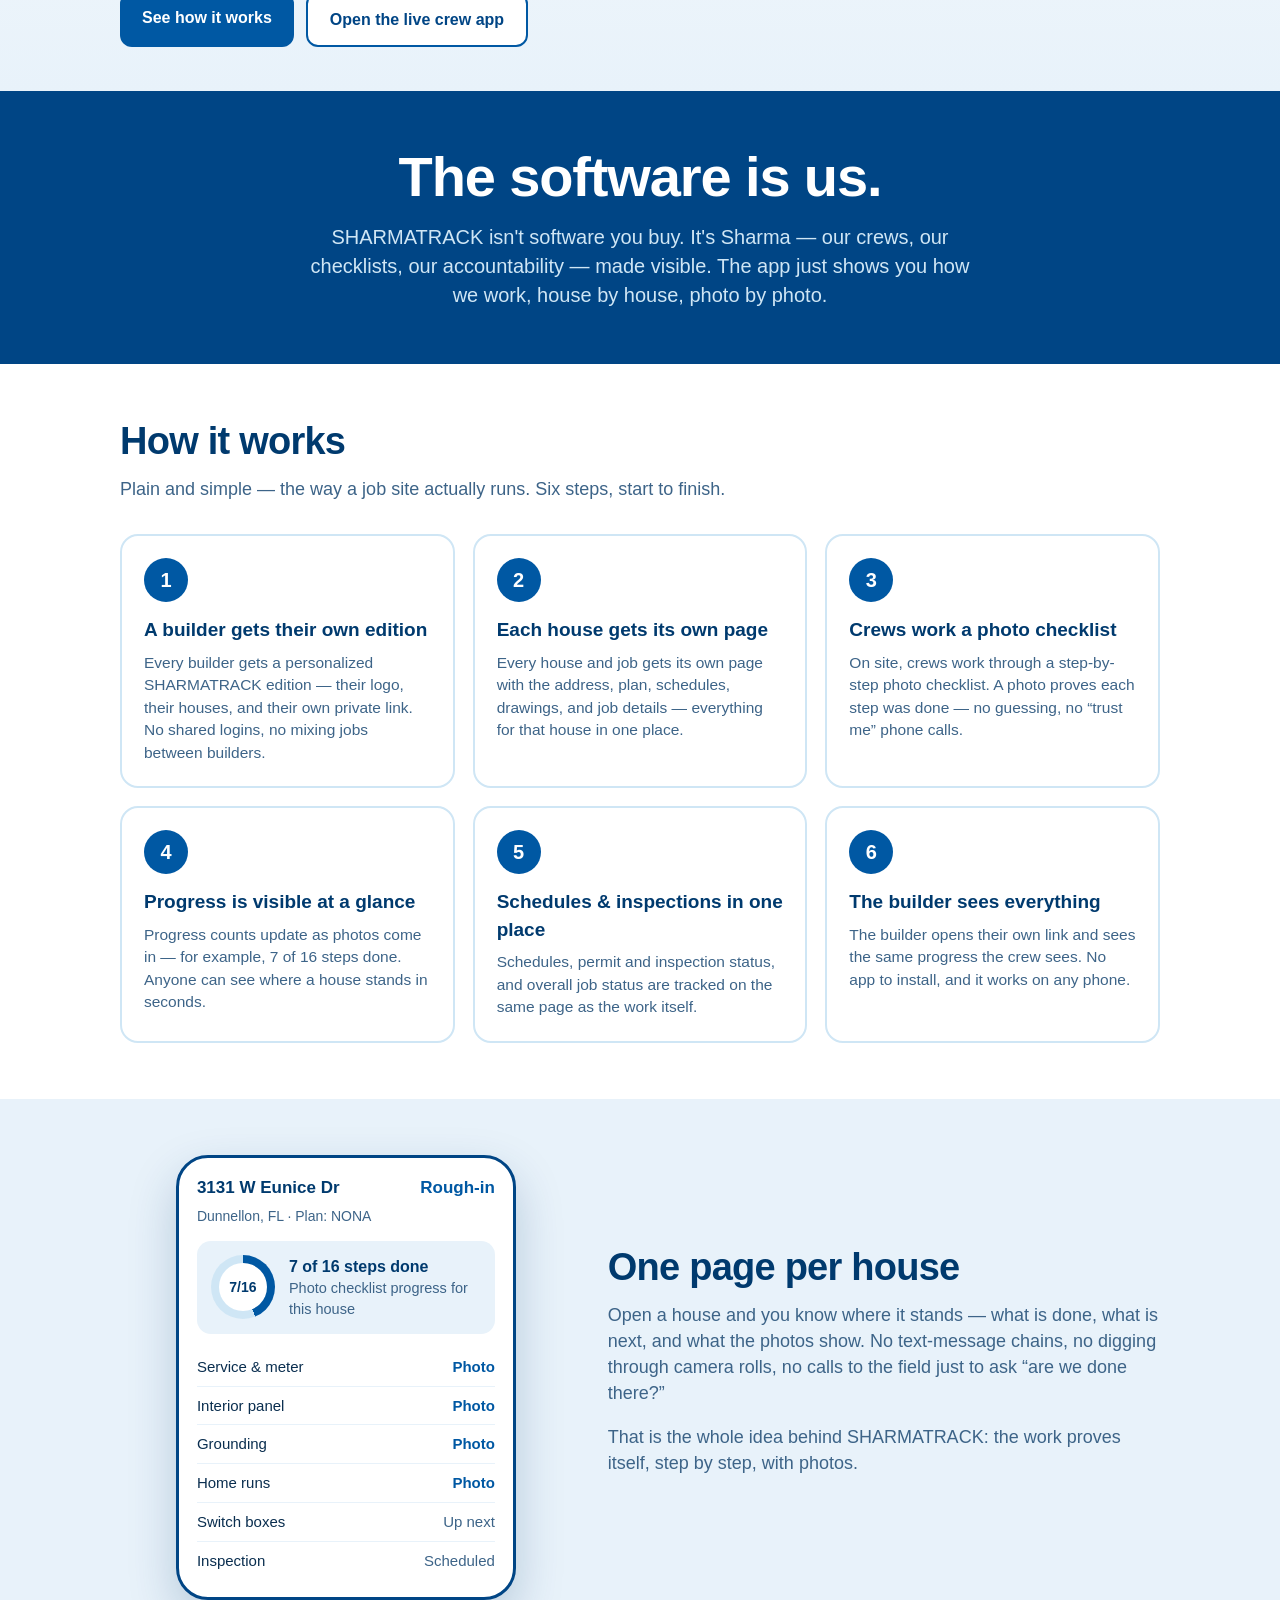
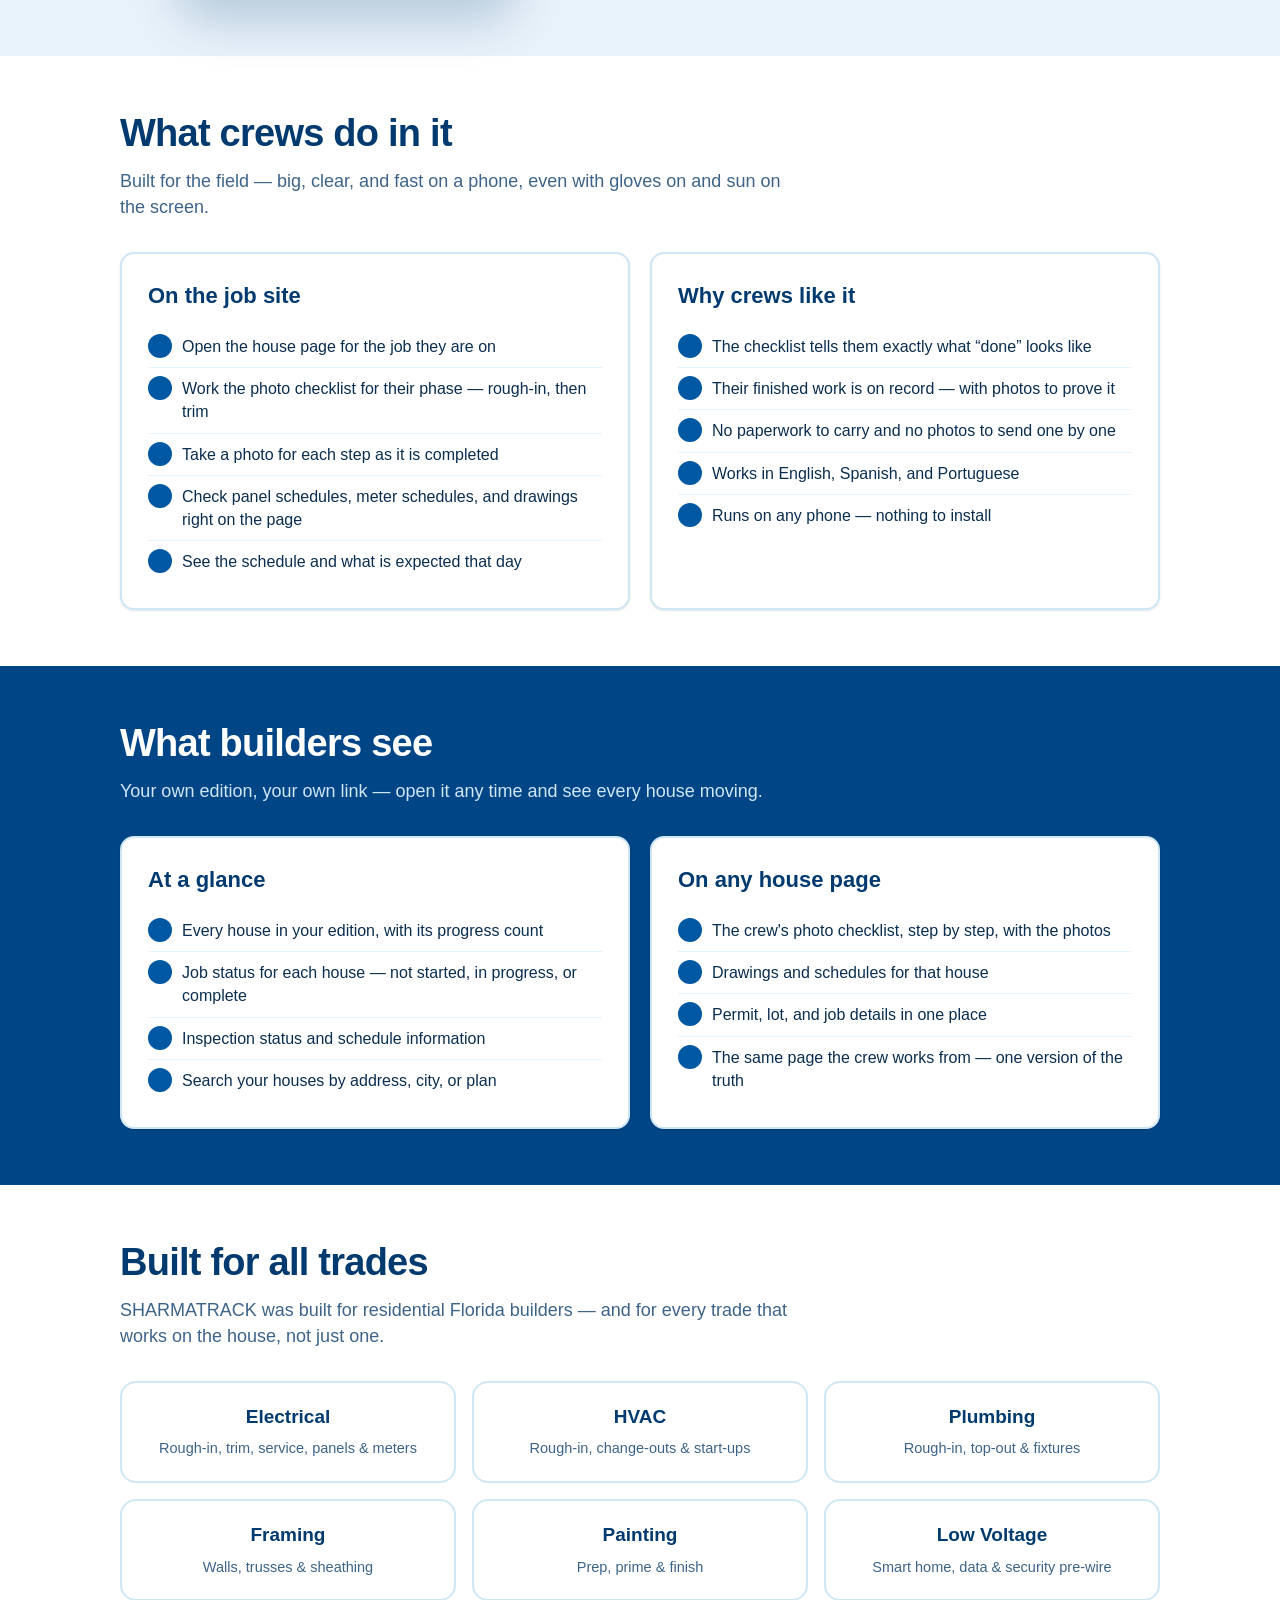
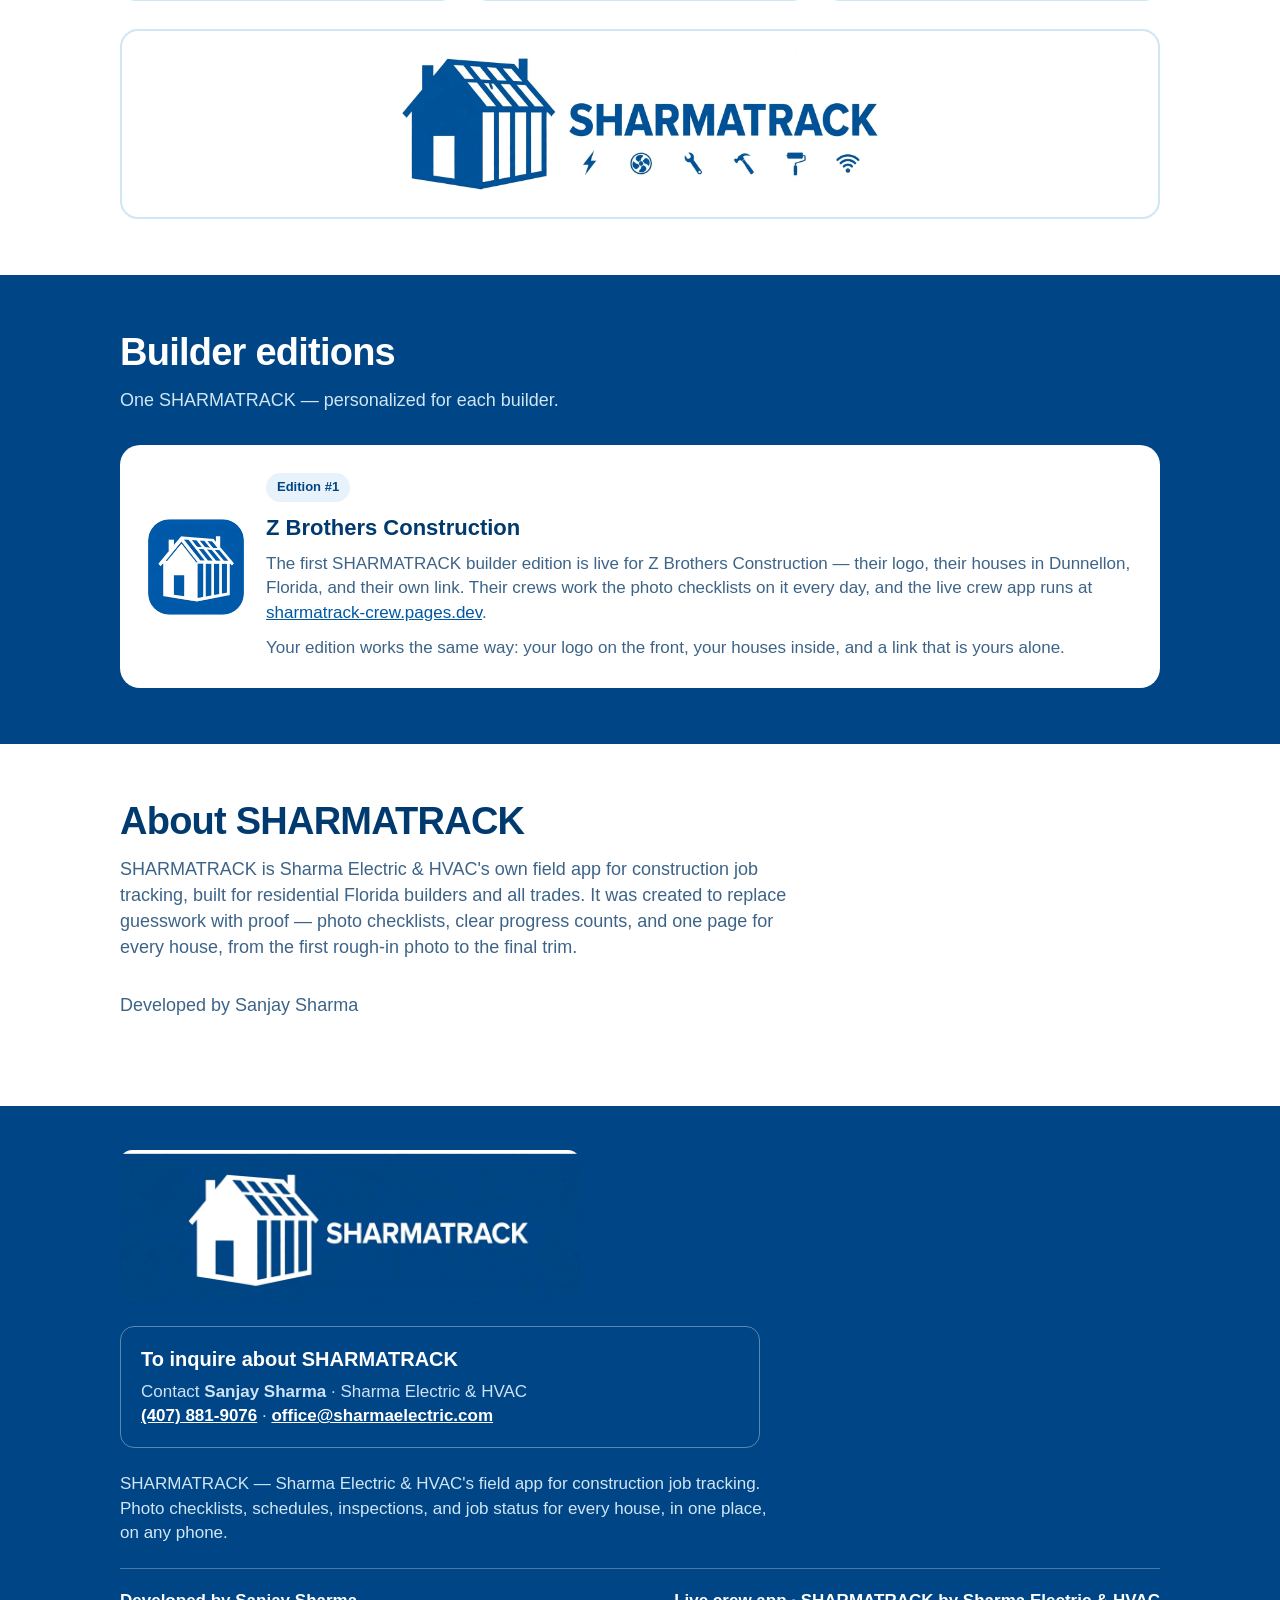
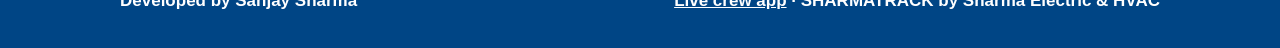
==== commit 8fb7f006: "Rebuild as one-page SK.stack app (kit v1.3): marketing page is the hub screen (content, anchors, lin" ====
--- a/index.html
+++ b/index.html
@@ -7,7 +7,11 @@
 <meta name="description" content="SHARMATRACK is Sharma Electric & HVAC's field app for construction job tracking. Photo checklists, schedules, and progress for every house — in one place, on any phone.">
 <link rel="icon" type="image/png" href="assets/sharmatrack-app-icon.png">
 <link rel="apple-touch-icon" href="assets/sharmatrack-app-icon.png">
-<style>
+<meta name="theme-color" content="#ffffff"><meta name="color-scheme" content="light"><script>(function(){try{if(localStorage.getItem("sk-scheme")==="dark"){var d=document.documentElement;d.setAttribute("data-scheme","dark");var m=document.querySelector('meta[name="theme-color"]');if(m)m.content=d.getAttribute("data-theme")==="track"?"#1C1C1E":"#1a2f61"}}catch(e){}})()</script>
+<meta name="apple-mobile-web-app-capable" content="yes"><meta name="mobile-web-app-capable" content="yes"><meta name="apple-mobile-web-app-status-bar-style" content="default"><meta name="apple-mobile-web-app-title" content="SHARMATRACK"><link rel="manifest" href="manifest.webmanifest">
+<link rel="stylesheet" href="https://sharma-kit.sharma-crew.workers.dev/sharma-kit.css">
+<script src="https://sharma-kit.sharma-crew.workers.dev/sharma-kit.js" defer></script>
+<style id="site-css">
   :root{
     --blue:#0058a3;
     --blue-dark:#004585;
@@ -135,12 +139,19 @@
   .statement h2{color:var(--white);font-size:clamp(34px,6vw,56px);letter-spacing:-.02em;margin-bottom:14px}
   .statement p{color:var(--blue-mid);font-size:clamp(16px,2.4vw,20px);max-width:62ch;margin:0 auto}
 </style>
-<meta name="theme-color" content="#0058a3"><meta name="apple-mobile-web-app-capable" content="yes"><meta name="mobile-web-app-capable" content="yes"><meta name="apple-mobile-web-app-status-bar-style" content="black-translucent"><meta name="apple-mobile-web-app-title" content="SHARMATRACK"><link rel="manifest" href="manifest.webmanifest"><link rel="stylesheet" href="https://sharma-kit.sharma-crew.workers.dev/sharma-kit.css"><script src="https://sharma-kit.sharma-crew.workers.dev/sharma-kit.js" defer></script>
-<link rel="stylesheet" href="sk-bridge.css?v=1">
+<link rel="stylesheet" href="sk-bridge.css?v=2">
+<link rel="stylesheet" href="spa.css?v=1">
 </head>
 <body class="sk">
 <div class="sk-offline" aria-live="polite"></div>
-
+<header class="sk-header"><div class="sk-header__bar">
+  <div class="sk-header__lead"><a class="sk-header__logo" href="#/" aria-label="SHARMATRACK home"><img src="assets/sharmatrack-app-icon.png" alt="SHARMATRACK"></a></div>
+  <div class="sk-header__title">SHARMATRACK</div>
+  <div class="sk-header__trail"><a class="sk-header__btn" href="#/more" id="spa-more-btn" aria-label="More"><svg class="sk-icon"><use href="#i-more"/></svg></a></div>
+</div></header>
+<main id="app" class="sk-stackview"></main>
+<template id="hub-tpl">
+<div class="site-hub">
 <header>
   <div class="wrap header-in">
     <img class="header-logo" src="assets/sharmatrack-logo-blue-on-white.png" alt="SHARMATRACK">
@@ -336,6 +347,9 @@
   </div>
 </footer>
 
-<script src="sk-init.js?v=1" defer></script>
+</div>
+</template>
+<script src="spa.js?v=1" defer></script>
+<script src="sk-init.js?v=2" defer></script>
 </body>
 </html>
--- a/sk-bridge.css
+++ b/sk-bridge.css
@@ -38,16 +38,37 @@
   background-size:800px 100%; animation:skShimmer 1.4s infinite linear; min-height:96px;
 }
 @media (prefers-reduced-motion: reduce){ html.sk *{ animation:none!important; transition:none!important; } }
-/* Dark mode (follows the phone, like the kit) */
-@media (prefers-color-scheme: dark){
-  html.sk body.sk{ background:#0E1116; color:#F2F4F8; }
-  html.sk .wrap, html.sk .hero, html.sk .section, html.sk .jobbtn, html.sk .card,
-  html.sk .capcard, html.sk .dvmap, html.sk .dvbar{ background:#1C1C1E; color:#F2F4F8; border-color:#33373D; }
-  html.sk .jobbar, html.sk .langbar, html.sk .namebar{ background:#1C1C1E; color:#F2F4F8; border-color:#33373D; }
-  html.sk .chip.st0{ background:#2C2C2E; color:#C7CEDA; }
-  html.sk .chip.st1{ background:rgba(90,169,240,.22); color:#8CC4F5; }
-  html.sk .chip.st2, html.sk .chip.done, html.sk .donebadge{ background:rgba(52,199,89,.2); color:#5BD98A; }
-  html.sk h1, html.sk h2, html.sk h3, html.sk .a{ color:#F2F4F8; }
-  html.sk .b, html.sk .b2, html.sk .ps, html.sk .dvhint{ color:#A7B0BE; }
-  html.sk input, html.sk select, html.sk textarea{ background:#2C2C2E; color:#F2F4F8; border-color:#3A3F46; }
+/* Dark — only when the user picks Dark in Appearance (kit v1.3).
+   Hand-scoped to the site + Owner Edition (both sheets style header/.wrap,
+   so every selector carries the scheme attribute). */
+html.sk[data-scheme="dark"] body.sk{ background:#0E1116; color:#F2F4F8; }
+html.sk[data-scheme="dark"] .site-hub header{ background:#1C1C1E; }
+html.sk[data-scheme="dark"] .site-hub nav a{ color:#8CC4F5; }
+html.sk[data-scheme="dark"] .hero{ background:linear-gradient(180deg,#14181F 0%,#0E1116 100%); }
+html.sk[data-scheme="dark"] section:not(.band-blue){ background:#14181F; }
+html.sk[data-scheme="dark"] .band-light{ background:#14181F; }
+html.sk[data-scheme="dark"] h1, html.sk[data-scheme="dark"] h2, html.sk[data-scheme="dark"] h3{ color:#EAF2FA; }
+html.sk[data-scheme="dark"] input{ background:#2C2C2E; color:#F2F4F8; border-color:#3A3F46; }
+
+/* ——— Site fixes (Steve's review, 2026-11-19) ——— */
+/* "See how it works": white on the #0058a3 fill, guaranteed in both schemes */
+html.sk .btn-primary{ background:#0058a3; color:#fff; }
+html.sk .btn-primary:hover{ background:#004585; color:#fff; }
+/* Lead text contrast in dark (was ~2.7:1) */
+html.sk[data-scheme="dark"] .hero p.lead,
+html.sk[data-scheme="dark"] .section-lead{ color:#B9CFE4; }
+html.sk[data-scheme="dark"] .app-icon-card{ background:#1C1C1E; color:#F2F4F8; border-color:#33373D; }
+html.sk[data-scheme="dark"] .app-icon-card strong{ color:#EAF2FA; }
+html.sk[data-scheme="dark"] .app-icon-card span{ color:#B9CFE4; }
+html.sk[data-scheme="dark"] .btn-ghost{ background:#fff; color:#004585; }
+/* Dark: the Track logo swaps to the white-on-blue brand tile (rounded,
+   deliberate) instead of the blue-on-white art showing as a white box */
+html.sk[data-scheme="dark"] .header-logo,
+html.sk[data-scheme="dark"] .hero-logo{
+  content:url("assets/sharmatrack-logo-white-on-blue.png");
+  border-radius:12px;
 }
+html.sk[data-scheme="dark"] header .logo{
+  content:url("assets/sharmatrack-logo-white-on-blue.png");
+  border-radius:12px;
+}
--- a/spa.css
+++ b/spa.css
@@ -0,0 +1,25 @@
+/* SHARMATRACK one-page shell adjustments (kit v1.2 SK.stack).
+   Tracker screens keep their own .wrap layout inside stack pages;
+   the kit page body is reset so the tracker CSS owns the content. */
+.sk-stackview .sk-page__body{ max-width:none; padding:0; background:transparent; }
+.sk-page{ background:var(--sk-bg); }
+.spa-skel{ padding:20px 16px 8px; display:grid; gap:12px; max-width:560px; margin:0 auto; }
+.spa-skel .sk-title{ margin:0 0 4px; }
+.spa-err{ padding:48px 20px; text-align:center; display:grid; gap:14px; justify-items:center; }
+/* the job page name bar stays pinned to the bottom of its stack screen:
+   the kit page's transform makes position:fixed anchor to the screen */
+.sk-page .namebar{ z-index:30; }
+/* large tracker titles inside pushed screens get page-head spacing */
+.sk-page__body .wrap{ padding-top:14px; }
+/* language sheet: the one .langbar lives here, opened from the header globe */
+.langbar--sheet{ flex-direction:column; align-items:stretch; gap:10px; padding:4px 2px 12px; flex-wrap:nowrap; }
+.langbar--sheet button{ min-height:52px; font-size:17px; width:100%; }
+/* job card chevron (kit icon, replaces the text arrow) */
+.jobbtn .arr{ display:inline-flex; align-items:center; color:#0058a3; }
+.jobbtn .arr .sk-icon{ width:22px; height:22px; }
+
+/* More screen footer: SHARMATRACK mark + developer credit in their own
+   block, separate from the license block (Steve's footer rule). */
+.spa-devfoot { text-align:center; padding:28px 16px 8px; }
+.spa-devfoot img { width:44px; height:44px; }
+.spa-devfoot div { margin-top:6px; font-size:13px; color:var(--sk-muted, #6b7a89); }
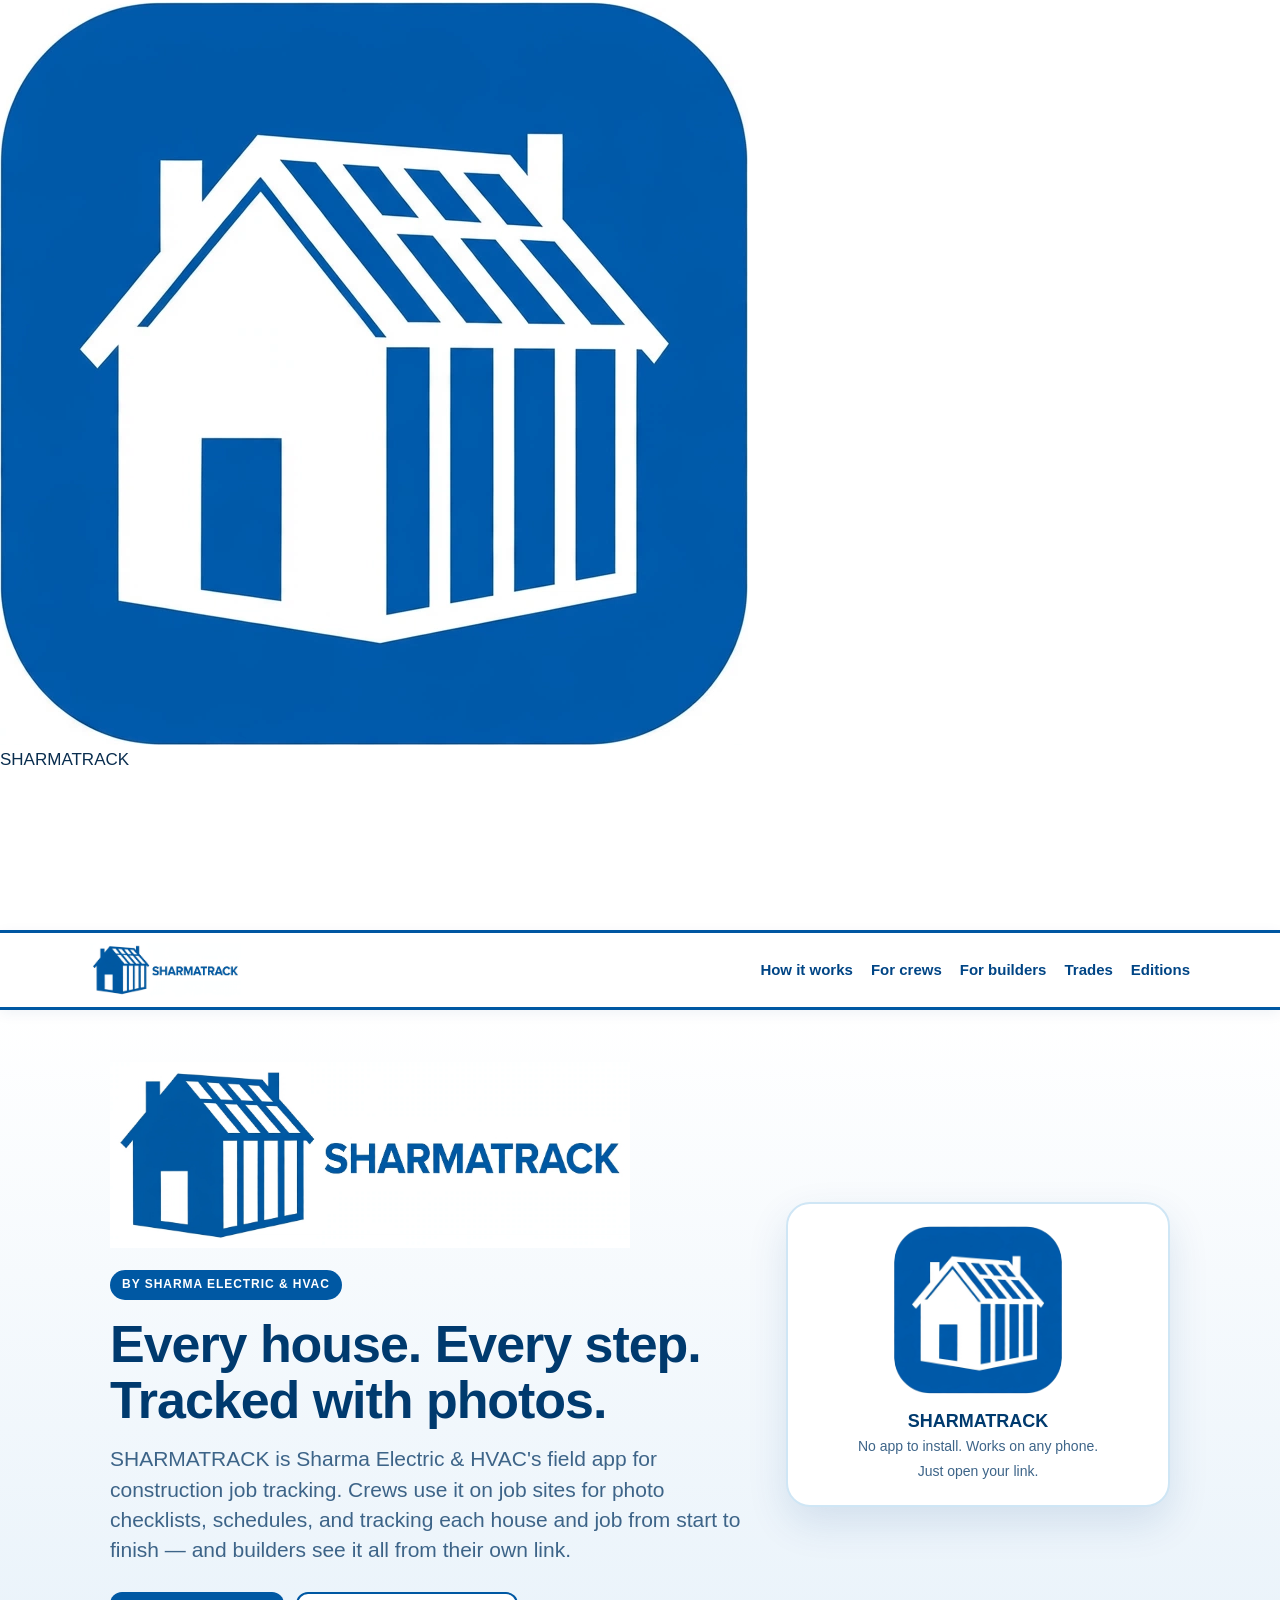
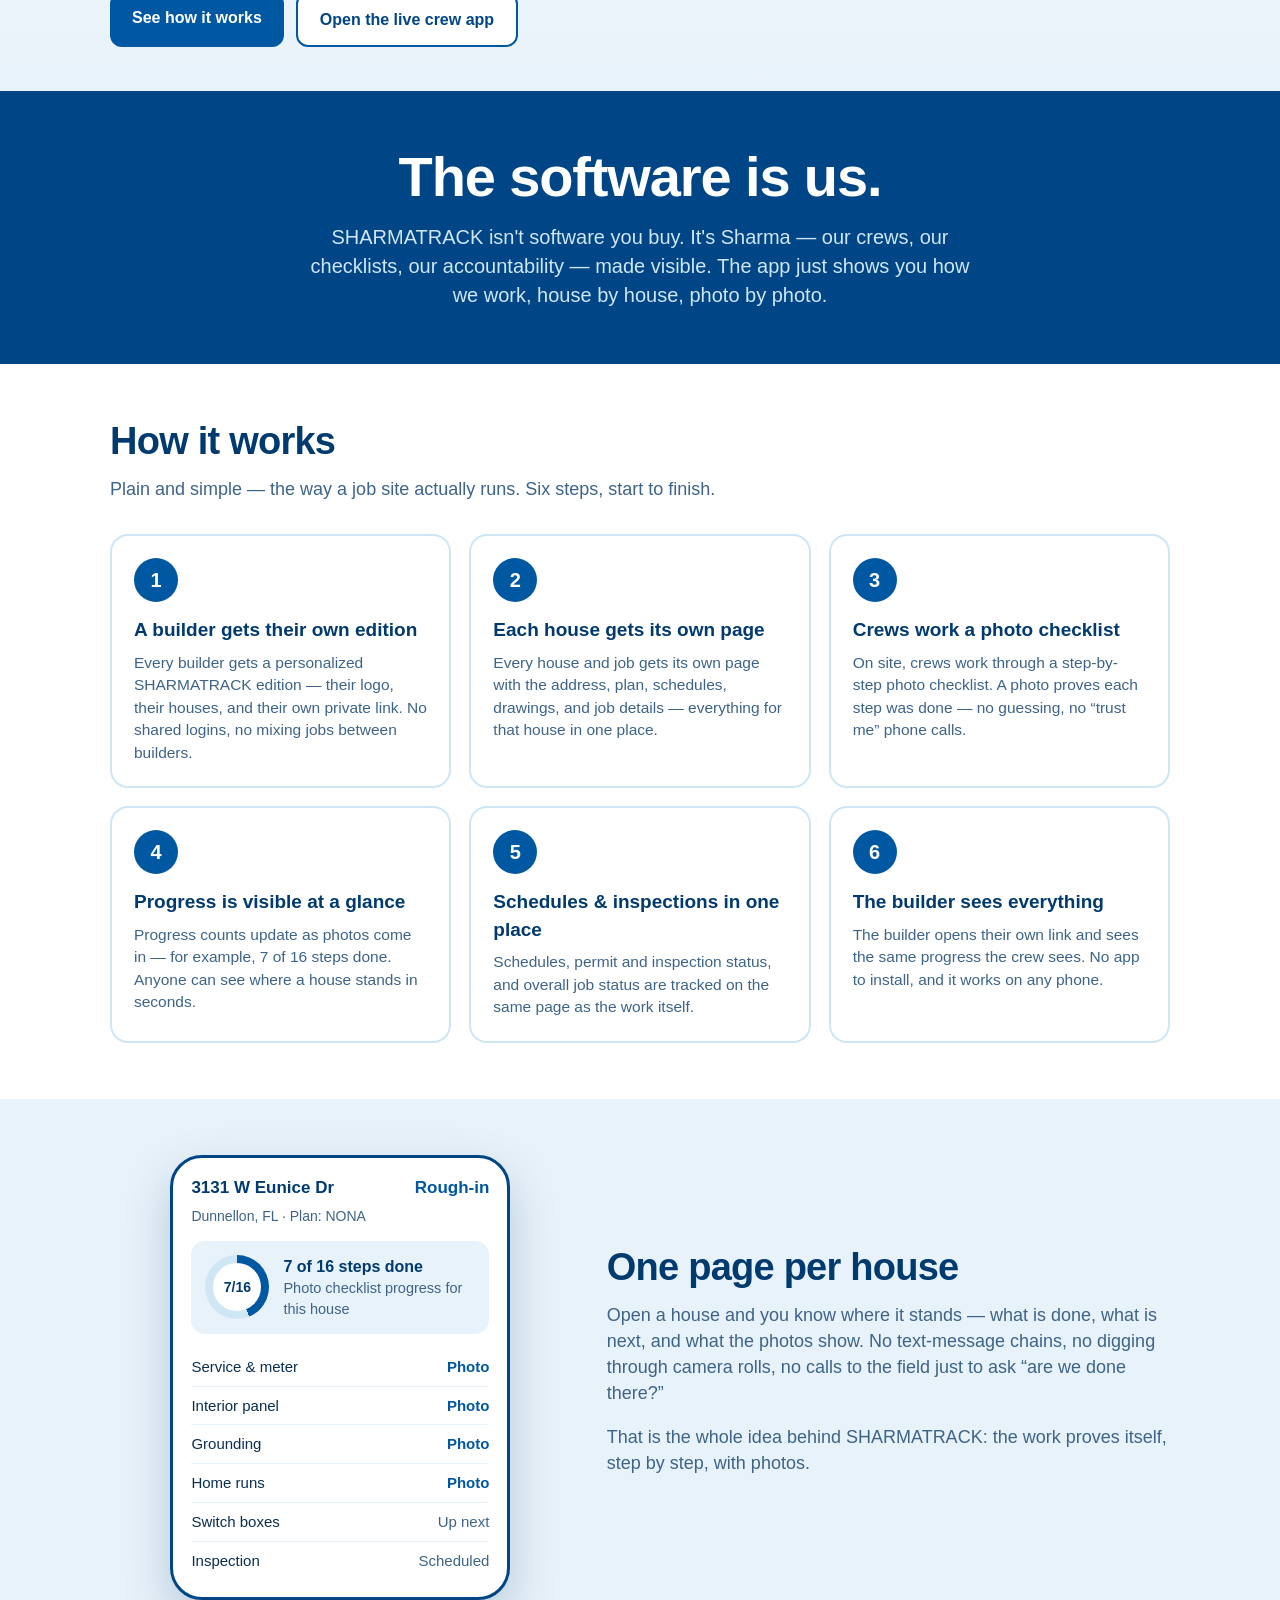
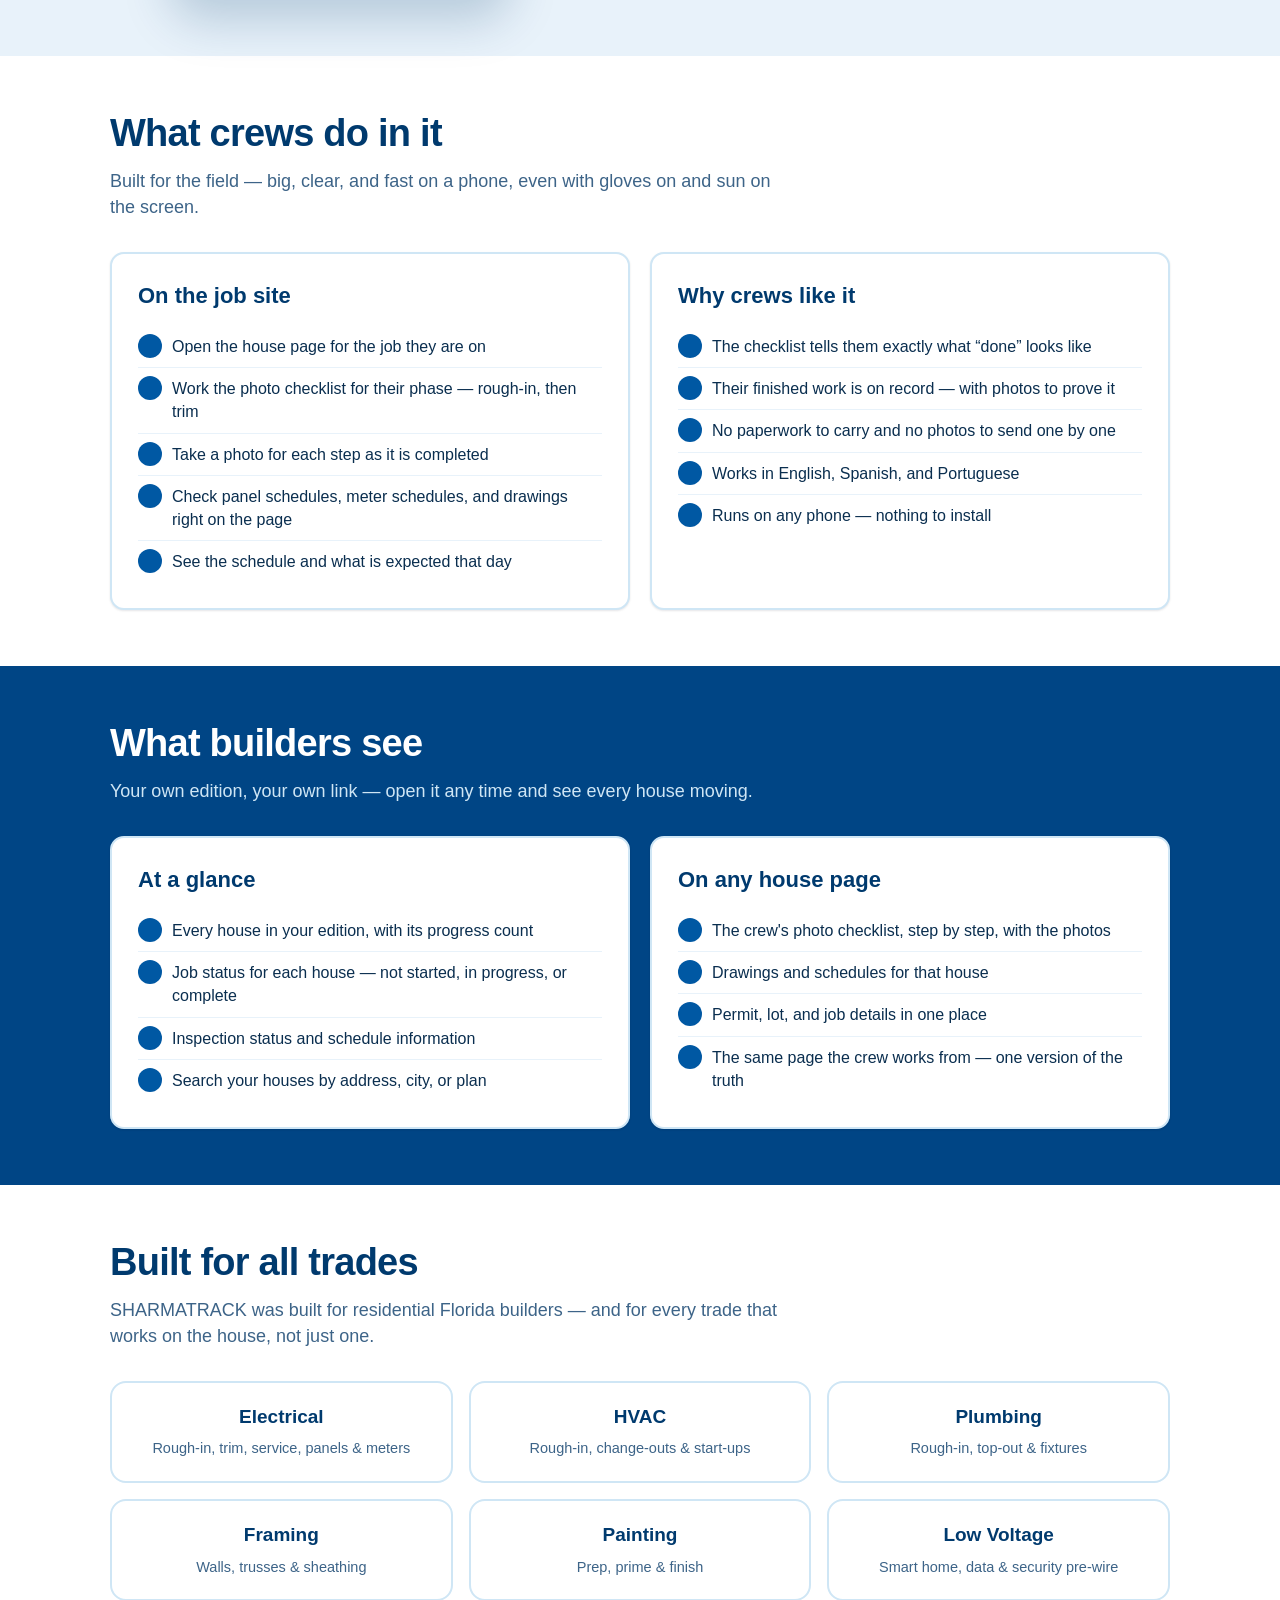
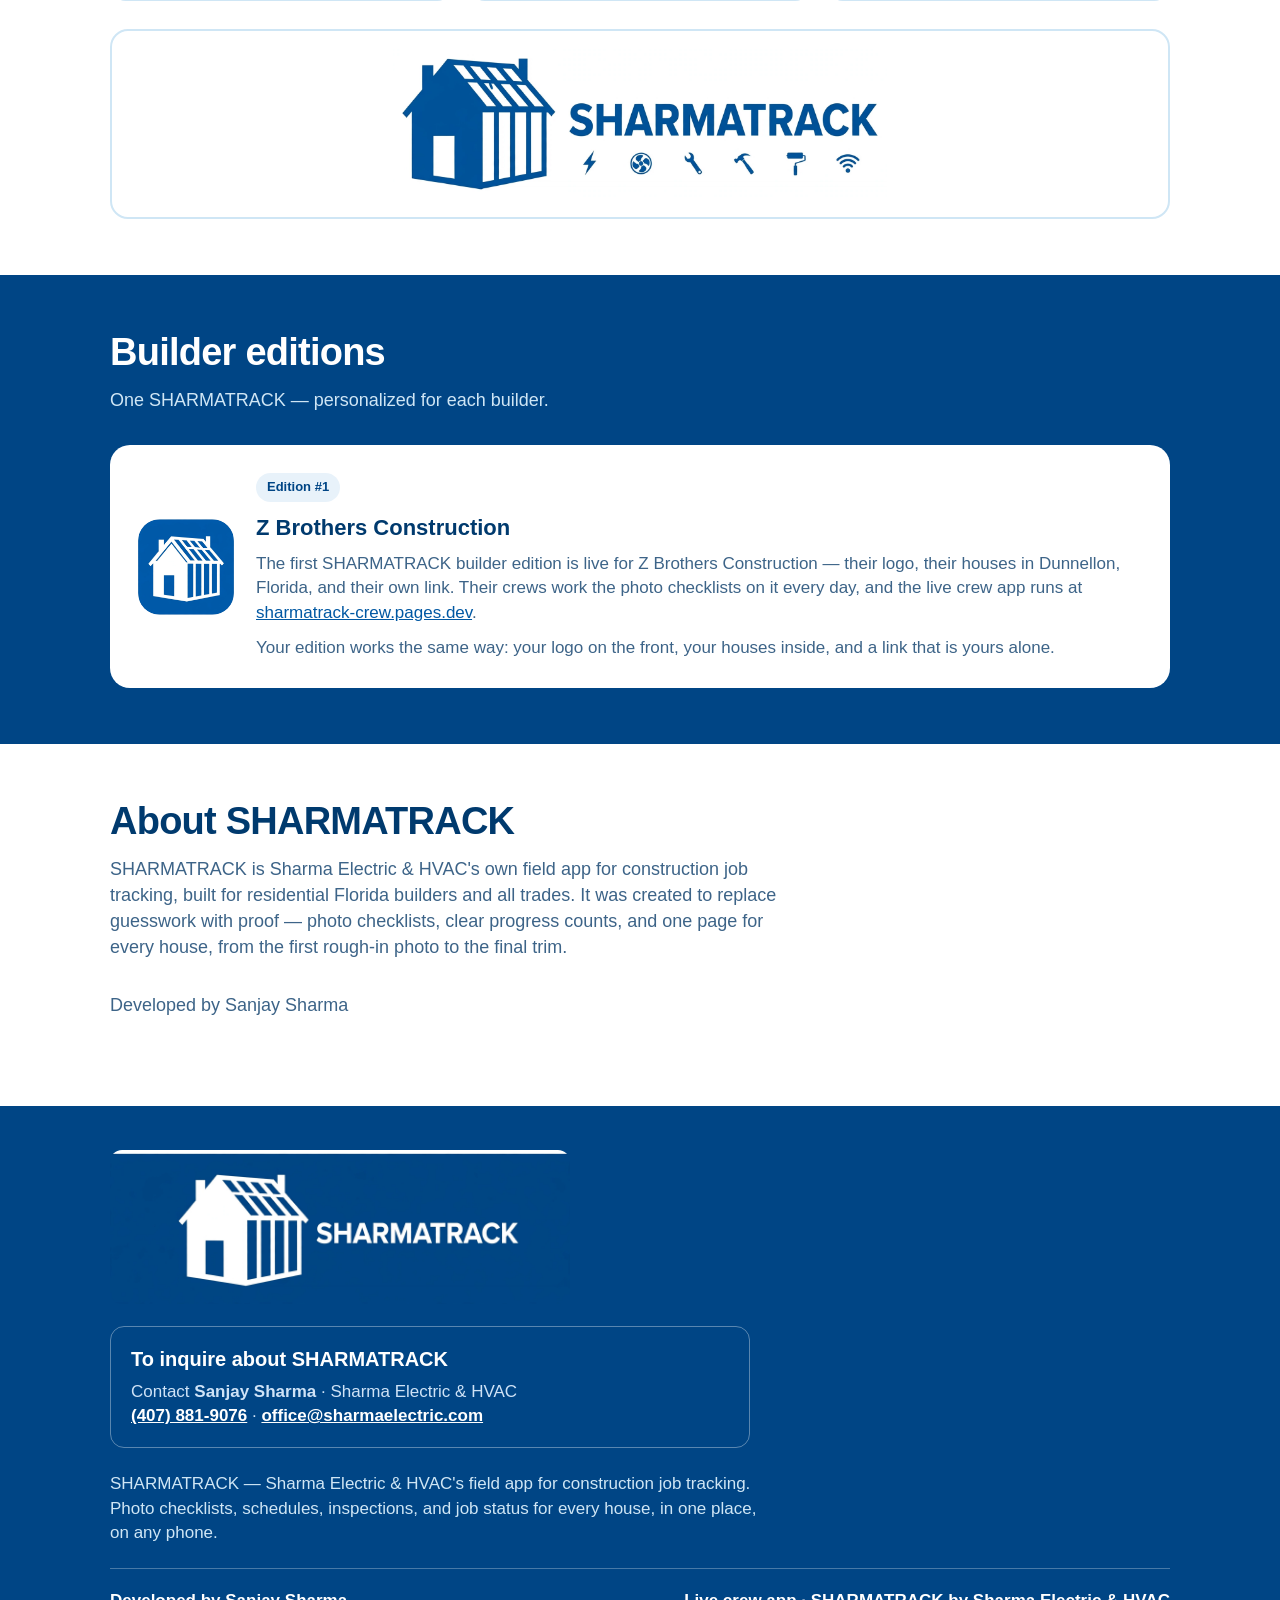
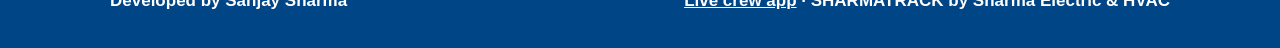
==== commit 413675fe: "macOS wide-screen look (sidebar + polish, phone unchanged)" ====
--- a/index.html
+++ b/index.html
@@ -141,6 +141,7 @@
 </style>
 <link rel="stylesheet" href="sk-bridge.css?v=2">
 <link rel="stylesheet" href="spa.css?v=1">
+<link rel="stylesheet" href="macos.css?v=1">
 </head>
 <body class="sk">
 <div class="sk-offline" aria-live="polite"></div>
--- a/macos.css
+++ b/macos.css
@@ -0,0 +1,18 @@
+/* macOS wide-screen look (Sanjay, 2026-11-19) — presentation only, >=960px.
+   POLISH-ONLY for this app: no persistent navigation exists to become a
+   source-list sidebar — spa.js builds an SK.stack hub (the marketing page)
+   with the Owner Edition as a pushed screen (no .sk-tabbar), and the kit
+   .sk-stackview is position:fixed, so a sidebar offset would break the
+   stack. The hub .wrap already runs 1080px wide; this file aligns the kit
+   header bar to the same 1100px measure, adds row hover and the brand
+   selection tint, and widens the standalone Owner Edition page
+   (owner/index.html links this file as ../macos.css; inside the stack the
+   Owner screen's own carried-in stylesheet still wins, so its in-app
+   rendering is unchanged). Below 960px nothing changes. CSS only. */
+@media (min-width:960px){
+  .sk-header__bar{ max-width:1100px; }
+  .wrap{ max-width:1100px; }
+  .sk-row:hover{ background:var(--sk-fill-2); }
+  .client .job:hover, .refjob:hover{ background:var(--sk-fill-2); }
+  ::selection{ background:rgba(0,88,163,.16); }
+}
